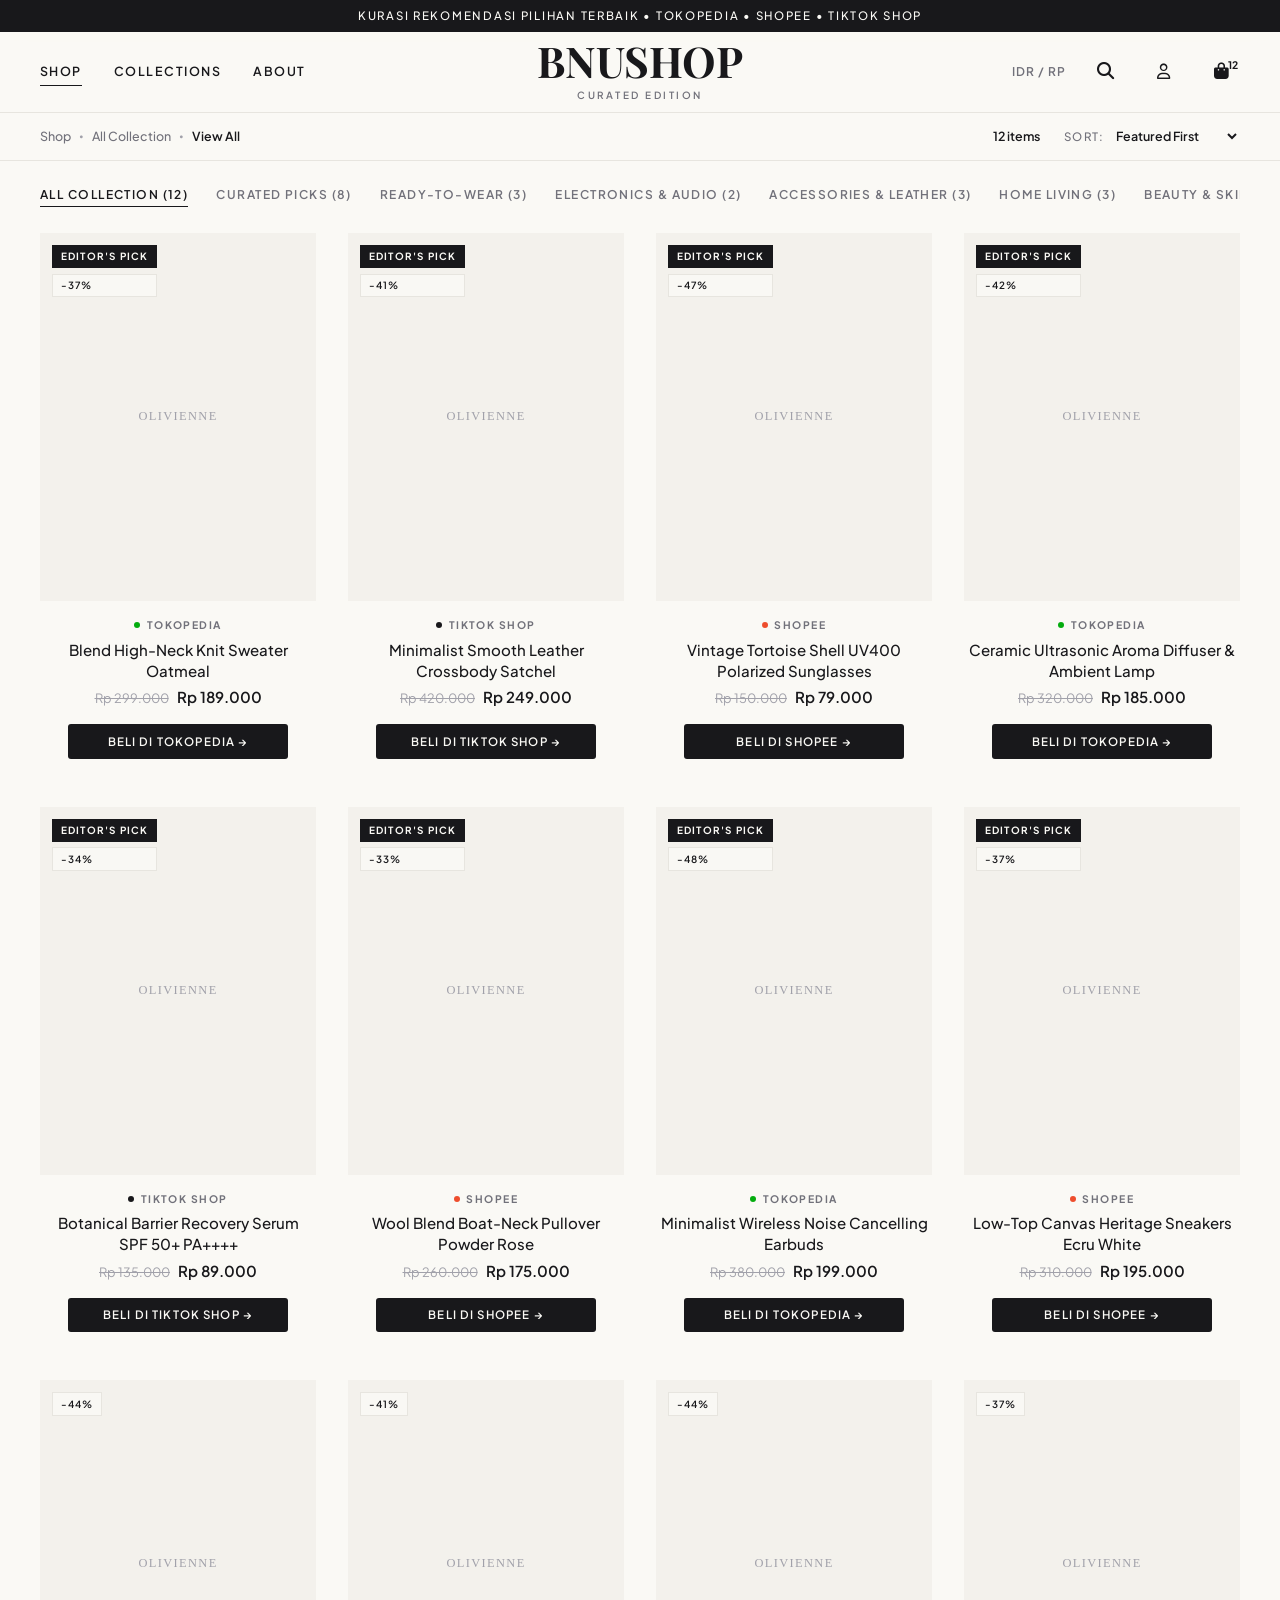
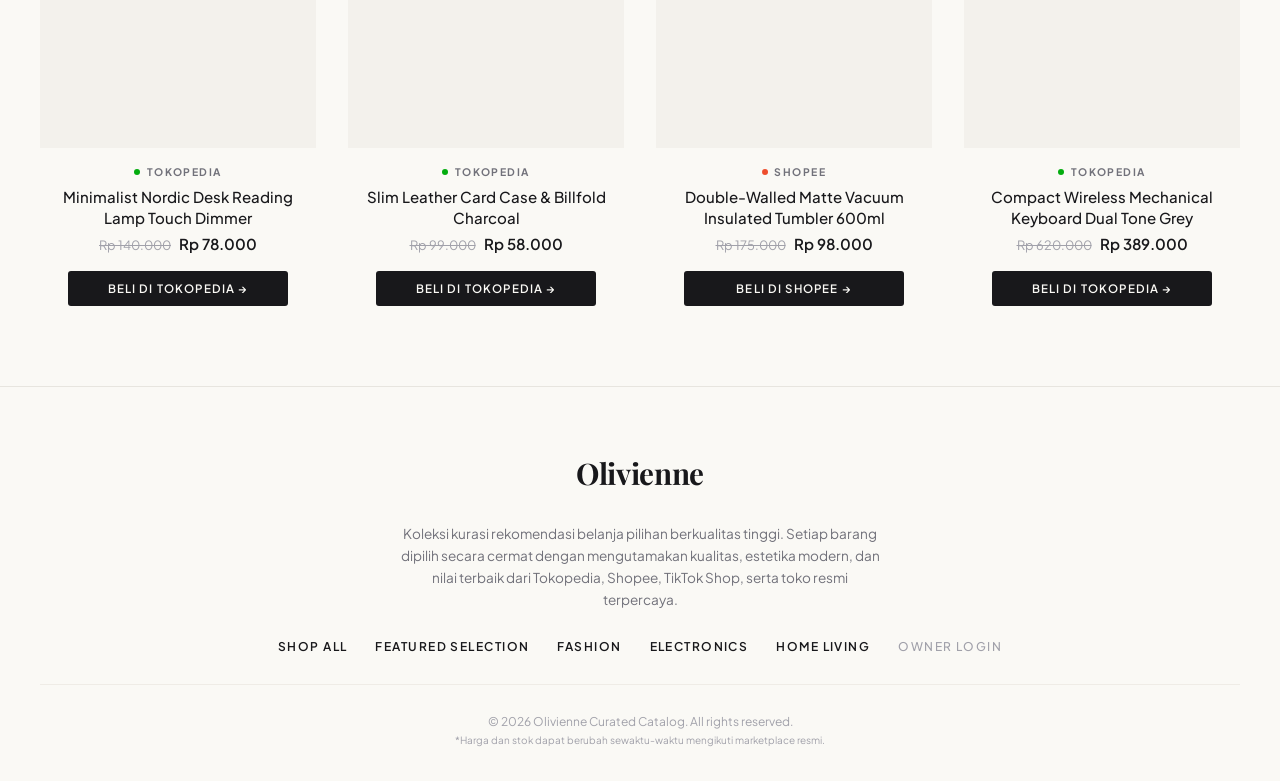
==== index.html @ c8de6388 "Initial commit: Olivienne Luxury Curated Online Catalog with Admin Portal" ====
<!DOCTYPE html>
<html lang="id">
<head>
  <meta charset="UTF-8">
  <meta name="viewport" content="width=device-width, initial-scale=1.0">
  <title>BNUSHOP | Katalog Kurasi Belanja Pilihan</title>
  
  <!-- SEO Meta Tags -->
  <meta name="description" content="Koleksi rekomendasi barang belanja pilihan teruji dengan estetika modern, simpel, dan elegan dari Tokopedia, Shopee, TikTok Shop, dan toko terpercaya.">
  <meta name="theme-color" content="#FAF9F5">
  
  <!-- Google Fonts: Playfair Display, Cormorant Garamond & Plus Jakarta Sans -->
  <link rel="preconnect" href="https://fonts.googleapis.com">
  <link rel="preconnect" href="https://fonts.gstatic.com" crossorigin>
  <link href="https://fonts.googleapis.com/css2?family=Cormorant+Garamond:ital,wght@0,500;0,600;0,700;1,600&family=Playfair+Display:ital,wght@0,600;0,700;0,800;1,600&family=Plus+Jakarta+Sans:wght@300;400;500;600;700&display=swap" rel="stylesheet">
  
  <!-- Font Awesome 6 Icons -->
  <link rel="stylesheet" href="https://cdnjs.cloudflare.com/ajax/libs/font-awesome/6.5.1/css/all.min.css" integrity="sha512-DTOQO9RWCH3ppGqcWaEA1BIZOC6xxalwEsw9c2QQeAIftl+Vegovlnee1c9QX4TctnWMn13TZye+giMm8e2LwA==" crossorigin="anonymous" referrerpolicy="no-referrer" />
  
  <!-- Main Quiet Luxury Stylesheet -->
  <link rel="stylesheet" href="css/style.css">
</head>
<body>

  <!-- Top Subtle Announcement Bar -->
  <aside class="announcement-bar">
    KURASI REKOMENDASI PILIHAN TERBAIK &bull; TOKOPEDIA &bull; SHOPEE &bull; TIKTOK SHOP
  </aside>

  <!-- ==========================================================================
       HEADER (EDITORIAL MINIMALIST STYLE LIKE OLIVIENNE)
       ========================================================================== -->
  <header class="site-header">
    <div class="container">
      <div class="header-content">
        
        <!-- Left Nav Links -->
        <nav class="header-nav-left">
          <a href="#" class="nav-link active" onclick="event.preventDefault(); app.setCategory('all');">SHOP</a>
          <a href="#" class="nav-link" onclick="event.preventDefault(); app.setCategory('featured');">COLLECTIONS</a>
          <a href="#aboutSection" class="nav-link">ABOUT</a>
        </nav>

        <!-- Center Luxury Serif Logo -->
        <a href="index.html" class="brand-logo" onclick="event.preventDefault(); app.resetFilters(); window.scrollTo({top: 0, behavior: 'smooth'});">
          <span class="brand-title">BNUSHOP</span>
          <span class="brand-subtitle">Curated Edition</span>
        </a>

        <!-- Right Minimalist Utility Icons -->
        <div class="header-actions">
          <span class="currency-badge">IDR / RP</span>
          
          <button type="button" class="btn-header-icon" id="searchToggleBtn" title="Cari produk" onclick="app.toggleSearchDrawer()">
            <i class="fas fa-search"></i>
          </button>

          <a href="admin.html" class="btn-header-icon" title="Login Pemilik" style="font-size: 0.95rem;">
            <i class="far fa-user"></i>
          </a>

          <div class="btn-header-icon" title="Total Koleksi Produk">
            <i class="fas fa-shopping-bag"></i>
            <span class="bag-count" id="headerBagCount">0</span>
          </div>
        </div>

      </div>
    </div>

    <!-- Expandable Search Drawer -->
    <div class="search-drawer" id="searchDrawer">
      <div class="container">
        <div class="search-drawer-inner">
          <i class="fas fa-search" style="color: var(--text-muted);"></i>
          <input 
            type="text" 
            id="searchInput" 
            class="search-drawer-input" 
            placeholder="Ketik pencarian barang pilihan..." 
            autocomplete="off"
          />
          <button type="button" class="search-drawer-close" onclick="app.toggleSearchDrawer(false)">
            <i class="fas fa-times"></i>
          </button>
        </div>
      </div>
    </div>
  </header>

  <!-- ==========================================================================
       SUB-BAR (BREADCRUMB & ITEM COUNTER LIKE THE SCREENSHOT)
       ========================================================================== -->
  <section class="sub-bar-section">
    <div class="container">
      <div class="sub-bar-wrapper">
        <!-- Breadcrumb on Left -->
        <div class="breadcrumbs">
          <a href="#" onclick="event.preventDefault(); app.resetFilters();">Shop</a>
          <span class="separator">&bull;</span>
          <span id="breadcrumbCategory">Curated Items</span>
          <span class="separator">&bull;</span>
          <span class="current" id="breadcrumbView">View All</span>
        </div>

        <!-- Counter & Filter on Right -->
        <div class="sub-bar-right">
          <span class="items-counter" id="itemsCountDisplay">0 items</span>
          <div style="display: flex; align-items: center; gap: 0.5rem;">
            <label for="sortSelect" style="font-size: 0.72rem; text-transform: uppercase; letter-spacing: 0.1em; color: var(--text-muted);">Sort:</label>
            <select id="sortSelect" style="font-size: 0.78rem; font-weight: 600; color: var(--text-main); cursor: pointer;">
              <option value="recommended">Featured First</option>
              <option value="price-low">Price: Low to High</option>
              <option value="price-high">Price: High to Low</option>
              <option value="rating">Top Rated</option>
            </select>
          </div>
        </div>
      </div>
    </div>
  </section>

  <!-- ==========================================================================
       CATEGORY NAVIGATION LIST (MINIMALIST HORIZONTAL SCROLL)
       ========================================================================== -->
  <nav class="category-nav-section" id="categoryNavSection">
    <div class="container">
      <div class="category-nav-list" id="categoryScroll">
        <!-- Di-render dinamis oleh app.js -->
      </div>
    </div>
  </nav>

  <!-- ==========================================================================
       MAIN PRODUCT GRID
       ========================================================================== -->
  <main class="products-section">
    <div class="container">
      <div class="products-grid" id="productsGrid">
        <!-- Kartu produk di-render oleh app.js -->
      </div>
    </div>
  </main>

  <!-- ==========================================================================
       PRODUCT DETAIL MODAL
       ========================================================================== -->
  <div class="modal-overlay" id="detailModal">
    <div class="modal-container">
      <button type="button" class="modal-close-btn" onclick="app.closeDetailModal()" title="Close">
        <i class="fas fa-times"></i>
      </button>
      <div class="modal-content-scroll" id="detailModalContent">
        <!-- Konten detail diisi dinamis oleh app.js -->
      </div>
    </div>
  </div>

  <!-- ==========================================================================
       TOAST NOTIFICATION
       ========================================================================== -->
  <div class="toast" id="toastNotification">
    <i class="fas fa-check" style="font-size: 0.8rem;"></i>
    <span id="toastMessage">Tautan berhasil disalin</span>
  </div>

  <!-- ==========================================================================
       FOOTER
       ========================================================================== -->
  <footer class="site-footer" id="aboutSection">
    <div class="container">
      <div class="footer-content">
        <div class="footer-logo">Olivienne</div>
        <p class="footer-desc">
          Koleksi kurasi rekomendasi belanja pilihan berkualitas tinggi. Setiap barang dipilih secara cermat dengan mengutamakan kualitas, estetika modern, dan nilai terbaik dari Tokopedia, Shopee, TikTok Shop, serta toko resmi terpercaya.
        </p>
        <div class="footer-links">
          <a href="#" onclick="event.preventDefault(); app.setCategory('all'); window.scrollTo({top: 0, behavior: 'smooth'});">Shop All</a>
          <a href="#" onclick="event.preventDefault(); app.setCategory('featured'); window.scrollTo({top: 0, behavior: 'smooth'});">Featured Selection</a>
          <a href="#" onclick="event.preventDefault(); app.setCategory('fashion'); window.scrollTo({top: 0, behavior: 'smooth'});">Fashion</a>
          <a href="#" onclick="event.preventDefault(); app.setCategory('elektronik'); window.scrollTo({top: 0, behavior: 'smooth'});">Electronics</a>
          <a href="#" onclick="event.preventDefault(); app.setCategory('rumah-tangga'); window.scrollTo({top: 0, behavior: 'smooth'});">Home Living</a>
          <a href="admin.html" style="color: var(--text-light); font-weight: 500;">Owner Login</a>
        </div>
        <div class="footer-copy">
          &copy; 2026 Olivienne Curated Catalog. All rights reserved. 
          <br><small style="color: #A1A1AA;">*Harga dan stok dapat berubah sewaktu-waktu mengikuti marketplace resmi.</small>
        </div>
      </div>
    </div>
  </footer>

  <!-- ==========================================================================
       MOBILE BOTTOM NAVIGATION BAR
       ========================================================================== -->
  <nav class="mobile-nav-bar">
    <button type="button" class="nav-item active" onclick="app.resetFilters(); window.scrollTo({top: 0, behavior: 'smooth'});">
      <i class="fas fa-home"></i>
      <span>SHOP</span>
    </button>
    <button type="button" class="nav-item" onclick="app.setCategory('featured'); window.scrollTo({top: 0, behavior: 'smooth'});">
      <i class="fas fa-star"></i>
      <span>CURATED</span>
    </button>
    <button type="button" class="nav-item" onclick="document.getElementById('categoryNavSection').scrollIntoView({behavior: 'smooth'});">
      <i class="fas fa-th-large"></i>
      <span>CATEGORY</span>
    </button>
    <button type="button" class="nav-item" onclick="app.toggleSearchDrawer(true);">
      <i class="fas fa-search"></i>
      <span>SEARCH</span>
    </button>
  </nav>

  <!-- ==========================================================================
       SCRIPTS
       ========================================================================== -->
  <script src="js/data.js"></script>
  <script src="js/app.js"></script>
</body>
</html>
---- css/style.css ----
/* ==========================================================================
   QUIET LUXURY & MINIMALIST CATALOG THEME (OLIVIENNE / EDITORIAL AESTHETIC)
   Clean, Modern, Simple, Expensive & High-Fashion Look
   ========================================================================== */

:root {
  /* Warm Luxury Ivory / Paper Palette */
  --bg-main: #FAF9F5;
  --bg-surface: #FFFFFF;
  --bg-frame: #F3F1EC;
  --bg-subtle: #F6F4EE;
  
  /* Text Colors */
  --text-main: #18181B;        /* Deep rich charcoal black */
  --text-muted: #71717A;       /* Refined medium grey */
  --text-light: #A1A1AA;       /* Soft muted grey */
  
  /* Borders */
  --border-color: #E7E5DF;
  --border-subtle: #EFECE6;
  
  /* Brand Accent */
  --accent-black: #18181B;
  --accent-black-hover: #27272A;
  
  /* Typography */
  --font-serif: 'Playfair Display', 'Cormorant Garamond', Didot, 'Bodoni MT', Georgia, serif;
  --font-sans: 'Plus Jakarta Sans', system-ui, -apple-system, BlinkMacSystemFont, 'Segoe UI', Roboto, sans-serif;
  
  /* Shadows - Minimal & Soft */
  --shadow-subtle: 0 4px 20px rgba(0, 0, 0, 0.03);
  --shadow-hover: 0 12px 30px rgba(0, 0, 0, 0.06);
  --shadow-modal: 0 25px 60px rgba(0, 0, 0, 0.15);
  
  /* Radii - Subtle & Sophisticated */
  --radius-xs: 3px;
  --radius-sm: 4px;
  --radius-md: 8px;
  --radius-lg: 12px;
  --radius-full: 9999px;
  
  --transition: all 0.28s cubic-bezier(0.16, 1, 0.3, 1);
  --container-max: 1320px;
}

/* Base & Reset */
* {
  margin: 0;
  padding: 0;
  box-sizing: border-box;
  -webkit-tap-highlight-color: transparent;
}

html {
  scroll-behavior: smooth;
  font-size: 16px;
}

body {
  font-family: var(--font-sans);
  background-color: var(--bg-main);
  color: var(--text-main);
  line-height: 1.5;
  min-height: 100vh;
  display: flex;
  flex-direction: column;
  overflow-x: hidden;
  padding-bottom: 70px;
}

@media (min-width: 768px) {
  body {
    padding-bottom: 0;
  }
}

a {
  color: inherit;
  text-decoration: none;
  transition: var(--transition);
}

button, input, select, textarea {
  font-family: inherit;
  font-size: inherit;
  outline: none;
  border: none;
  background: transparent;
}

img {
  max-width: 100%;
  height: auto;
  display: block;
}

.container {
  width: 100%;
  max-width: var(--container-max);
  margin: 0 auto;
  padding: 0 1.5rem;
}

@media (min-width: 1024px) {
  .container {
    padding: 0 2.5rem;
  }
}

/* ==========================================================================
   TOP ANNOUNCEMENT BAR (SUBTLE & LUXE)
   ========================================================================== */
.announcement-bar {
  background: #18181B;
  color: #FAF9F5;
  font-size: 0.72rem;
  font-weight: 500;
  letter-spacing: 0.15em;
  text-transform: uppercase;
  text-align: center;
  padding: 0.45rem 1rem;
}

/* ==========================================================================
   LUXURY EDITORIAL HEADER (LIKE OLIVIENNE)
   ========================================================================== */
.site-header {
  position: sticky;
  top: 0;
  z-index: 50;
  background: rgba(250, 249, 245, 0.94);
  backdrop-filter: blur(12px);
  -webkit-backdrop-filter: blur(12px);
  border-bottom: 1px solid var(--border-color);
  transition: var(--transition);
}

.header-content {
  display: grid;
  grid-template-columns: 1fr auto 1fr;
  align-items: center;
  height: 80px;
  gap: 1rem;
}

/* Left Navigation */
.header-nav-left {
  display: flex;
  align-items: center;
  gap: 2rem;
}

.nav-link {
  font-size: 0.78rem;
  font-weight: 600;
  letter-spacing: 0.12em;
  text-transform: uppercase;
  color: var(--text-main);
  position: relative;
  padding: 0.3rem 0;
}

.nav-link::after {
  content: '';
  position: absolute;
  bottom: 0;
  left: 0;
  width: 0;
  height: 1px;
  background: var(--text-main);
  transition: width 0.25s ease;
}

.nav-link:hover::after, .nav-link.active::after {
  width: 100%;
}

@media (max-width: 860px) {
  .header-nav-left {
    display: none;
  }
}

/* Center Brand Logo */
.brand-logo {
  display: flex;
  flex-direction: column;
  align-items: center;
  justify-content: center;
  text-decoration: none;
  text-align: center;
  margin: 0 auto;
}

.brand-title {
  font-family: var(--font-serif);
  font-size: 2.25rem;
  font-weight: 700;
  color: var(--text-main);
  letter-spacing: -0.01em;
  line-height: 1;
}

@media (min-width: 768px) {
  .brand-title {
    font-size: 2.65rem;
  }
}

.brand-subtitle {
  font-size: 0.62rem;
  letter-spacing: 0.25em;
  text-transform: uppercase;
  color: var(--text-muted);
  margin-top: 0.35rem;
  font-weight: 600;
}

/* Right Actions */
.header-actions {
  display: flex;
  align-items: center;
  justify-content: flex-end;
  gap: 1.25rem;
}

.currency-badge {
  font-size: 0.75rem;
  font-weight: 600;
  letter-spacing: 0.08em;
  color: var(--text-muted);
  display: none;
}

@media (min-width: 640px) {
  .currency-badge {
    display: block;
  }
}

.btn-header-icon {
  width: 38px;
  height: 38px;
  display: inline-flex;
  align-items: center;
  justify-content: center;
  color: var(--text-main);
  font-size: 1.05rem;
  cursor: pointer;
  border-radius: var(--radius-full);
  transition: var(--transition);
  position: relative;
}

.btn-header-icon:hover {
  background: rgba(0, 0, 0, 0.04);
}

.bag-count {
  position: absolute;
  top: 4px;
  right: 2px;
  font-size: 0.65rem;
  font-weight: 700;
  color: var(--text-main);
}

/* Expandable Minimalist Search Bar */
.search-drawer {
  background: var(--bg-main);
  border-bottom: 1px solid var(--border-color);
  padding: 1rem 0;
  display: none;
  animation: fadeIn 0.2s ease;
}

.search-drawer.active {
  display: block;
}

@keyframes fadeIn {
  from { opacity: 0; transform: translateY(-8px); }
  to { opacity: 1; transform: translateY(0); }
}

.search-drawer-inner {
  display: flex;
  align-items: center;
  gap: 1rem;
  max-width: 700px;
  margin: 0 auto;
  position: relative;
}

.search-drawer-input {
  width: 100%;
  padding: 0.75rem 2.8rem 0.75rem 1rem;
  font-size: 1rem;
  font-family: var(--font-serif);
  color: var(--text-main);
  border-bottom: 1.5px solid var(--text-main);
  background: transparent;
}

.search-drawer-input::placeholder {
  color: var(--text-light);
  font-style: italic;
}

.search-drawer-close {
  position: absolute;
  right: 8px;
  color: var(--text-muted);
  cursor: pointer;
  font-size: 1.1rem;
}

.search-drawer-close:hover {
  color: var(--text-main);
}

/* ==========================================================================
   SUB-BAR: BREADCRUMBS, COUNTER & FILTER TOGGLE (EXACTLY LIKE IMAGE)
   ========================================================================== */
.sub-bar-section {
  border-bottom: 1px solid var(--border-color);
  padding: 0.9rem 0;
  background: var(--bg-main);
}

.sub-bar-wrapper {
  display: flex;
  align-items: center;
  justify-content: space-between;
  gap: 1rem;
}

.breadcrumbs {
  display: flex;
  align-items: center;
  gap: 0.5rem;
  font-size: 0.78rem;
  color: var(--text-muted);
  font-weight: 500;
}

.breadcrumbs a {
  color: var(--text-muted);
}

.breadcrumbs a:hover {
  color: var(--text-main);
}

.breadcrumbs .separator {
  font-size: 0.5rem;
  color: var(--text-light);
}

.breadcrumbs .current {
  color: var(--text-main);
  font-weight: 600;
}

.sub-bar-right {
  display: flex;
  align-items: center;
  gap: 1.5rem;
  font-size: 0.78rem;
  font-weight: 500;
  color: var(--text-muted);
}

.items-counter {
  color: var(--text-main);
  font-weight: 600;
}

.filter-toggle-btn {
  display: inline-flex;
  align-items: center;
  gap: 0.4rem;
  cursor: pointer;
  color: var(--text-main);
  font-weight: 600;
  font-size: 0.78rem;
  letter-spacing: 0.05em;
  text-transform: uppercase;
}

.filter-toggle-btn:hover {
  color: var(--text-muted);
}

/* ==========================================================================
   CATEGORY BAR (MINIMALIST EDITORIAL LOOK)
   ========================================================================== */
.category-nav-section {
  padding: 1.25rem 0 1.5rem;
}

.category-nav-list {
  display: flex;
  align-items: center;
  gap: 1.75rem;
  overflow-x: auto;
  scrollbar-width: none;
  -ms-overflow-style: none;
  padding-bottom: 2px;
}

.category-nav-list::-webkit-scrollbar {
  display: none;
}

.cat-btn {
  font-size: 0.75rem;
  font-weight: 600;
  letter-spacing: 0.12em;
  text-transform: uppercase;
  color: var(--text-muted);
  white-space: nowrap;
  cursor: pointer;
  padding: 0.35rem 0;
  position: relative;
  transition: var(--transition);
  background: none;
  border: none;
}

.cat-btn:hover {
  color: var(--text-main);
}

.cat-btn.active {
  color: var(--text-main);
}

.cat-btn.active::after {
  content: '';
  position: absolute;
  bottom: 0;
  left: 0;
  width: 100%;
  height: 1.5px;
  background: var(--text-main);
}

/* ==========================================================================
   PRODUCT GRID & CARDS (LUXURY LOOK LIKE OLIVIENNE)
   ========================================================================== */
.products-section {
  padding-bottom: 5rem;
}

.products-grid {
  display: grid;
  grid-template-columns: repeat(2, 1fr);
  gap: 1.75rem 1.25rem;
}

@media (min-width: 768px) {
  .products-grid {
    grid-template-columns: repeat(3, 1fr);
    gap: 2.5rem 1.75rem;
  }
}

@media (min-width: 1024px) {
  .products-grid {
    grid-template-columns: repeat(4, 1fr);
    gap: 3rem 2rem;
  }
}

/* Single Product Card */
.product-card {
  display: flex;
  flex-direction: column;
  position: relative;
  cursor: pointer;
  transition: var(--transition);
}

/* Card Image Box: Portrait Ratio with Neutral Clean Frame */
.card-img-wrapper {
  position: relative;
  width: 100%;
  aspect-ratio: 3 / 4;
  background-color: var(--bg-frame);
  overflow: hidden;
  margin-bottom: 1rem;
}

.card-img {
  width: 100%;
  height: 100%;
  object-fit: cover;
  transition: transform 0.6s cubic-bezier(0.16, 1, 0.3, 1);
}

.product-card:hover .card-img {
  transform: scale(1.04);
}

/* Discreet Luxury Badges */
.card-badges {
  position: absolute;
  top: 12px;
  left: 12px;
  display: flex;
  flex-direction: column;
  gap: 0.35rem;
  z-index: 2;
  pointer-events: none;
}

.badge-featured {
  background: #18181B;
  color: #FAF9F5;
  font-size: 0.62rem;
  font-weight: 700;
  letter-spacing: 0.12em;
  text-transform: uppercase;
  padding: 0.25rem 0.55rem;
}

.badge-tag {
  background: rgba(250, 249, 245, 0.9);
  color: var(--text-main);
  border: 1px solid var(--border-color);
  font-size: 0.62rem;
  font-weight: 600;
  letter-spacing: 0.1em;
  text-transform: uppercase;
  padding: 0.2rem 0.5rem;
}

/* Marketplace Micro-Indicator */
.platform-micro-tag {
  font-size: 0.65rem;
  font-weight: 700;
  letter-spacing: 0.14em;
  text-transform: uppercase;
  color: var(--text-muted);
  display: flex;
  align-items: center;
  justify-content: center;
  gap: 0.4rem;
  margin-bottom: 0.35rem;
}

.platform-dot {
  width: 6px;
  height: 6px;
  border-radius: 50%;
  display: inline-block;
}

.dot-tokopedia { background: #03AC0E; }
.dot-shopee { background: #EE4D2D; }
.dot-tiktok { background: #18181B; }
.dot-lazada { background: #0F146D; }
.dot-blibli { background: #0095DA; }
.dot-other { background: #6366F1; }

/* Product Details (Centered, Editorial Minimalist Typography) */
.card-body {
  display: flex;
  flex-direction: column;
  align-items: center;
  text-align: center;
  padding: 0 0.25rem;
}

.card-title {
  font-size: 0.94rem;
  font-weight: 500;
  color: var(--text-main);
  line-height: 1.4;
  margin-bottom: 0.35rem;
  display: -webkit-box;
  -webkit-line-clamp: 2;
  -webkit-box-orient: vertical;
  overflow: hidden;
  transition: color 0.2s ease;
}

.product-card:hover .card-title {
  color: var(--text-muted);
}

.card-price-box {
  display: flex;
  align-items: baseline;
  justify-content: center;
  gap: 0.5rem;
  margin-bottom: 0.75rem;
}

.price-current {
  font-size: 0.94rem;
  font-weight: 600;
  color: var(--text-main);
}

.price-original {
  font-size: 0.8rem;
  color: var(--text-light);
  text-decoration: line-through;
}

/* Minimalist Buy & Action Buttons */
.card-actions {
  display: flex;
  align-items: center;
  justify-content: center;
  gap: 0.5rem;
  width: 100%;
  margin-top: 0.2rem;
}

.btn-luxury-buy {
  display: inline-flex;
  align-items: center;
  justify-content: center;
  gap: 0.45rem;
  padding: 0.55rem 1.15rem;
  background: #18181B;
  color: #FAF9F5;
  font-size: 0.72rem;
  font-weight: 600;
  letter-spacing: 0.1em;
  text-transform: uppercase;
  border-radius: var(--radius-xs);
  transition: var(--transition);
  text-decoration: none;
  width: 100%;
  max-width: 220px;
}

.btn-luxury-buy:hover {
  background: #3F3F46;
  color: #FAF9F5;
}

.btn-luxury-quickview {
  display: none;
}

/* ==========================================================================
   PRODUCT DETAIL MODAL (HIGH-END EDITORIAL MAGAZINE LAYOUT)
   ========================================================================== */
.modal-overlay {
  position: fixed;
  inset: 0;
  background: rgba(24, 24, 27, 0.65);
  backdrop-filter: blur(8px);
  -webkit-backdrop-filter: blur(8px);
  z-index: 100;
  display: flex;
  align-items: center;
  justify-content: center;
  padding: 1.5rem;
  opacity: 0;
  visibility: hidden;
  transition: var(--transition);
}

.modal-overlay.active {
  opacity: 1;
  visibility: visible;
}

.modal-container {
  background: var(--bg-main);
  width: 100%;
  max-width: 860px;
  max-height: 90vh;
  box-shadow: var(--shadow-modal);
  position: relative;
  display: flex;
  flex-direction: column;
  overflow: hidden;
  border: 1px solid var(--border-color);
  transform: translateY(15px);
  transition: var(--transition);
}

.modal-overlay.active .modal-container {
  transform: translateY(0);
}

.modal-close-btn {
  position: absolute;
  top: 16px;
  right: 16px;
  width: 36px;
  height: 36px;
  background: var(--bg-main);
  border: 1px solid var(--border-color);
  border-radius: 50%;
  color: var(--text-main);
  display: flex;
  align-items: center;
  justify-content: center;
  cursor: pointer;
  z-index: 10;
  transition: var(--transition);
}

.modal-close-btn:hover {
  background: #18181B;
  color: #FAF9F5;
}

.modal-content-scroll {
  overflow-y: auto;
  padding: 2rem;
}

@media (min-width: 768px) {
  .modal-product-layout {
    display: grid;
    grid-template-columns: 360px 1fr;
    gap: 2.5rem;
    align-items: start;
  }
}

.modal-img-wrapper {
  width: 100%;
  aspect-ratio: 3 / 4;
  background-color: var(--bg-frame);
  overflow: hidden;
}

.modal-img {
  width: 100%;
  height: 100%;
  object-fit: cover;
}

.modal-info-col {
  display: flex;
  flex-direction: column;
}

.modal-category-meta {
  font-size: 0.72rem;
  letter-spacing: 0.15em;
  text-transform: uppercase;
  color: var(--text-muted);
  font-weight: 600;
  margin-bottom: 0.5rem;
}

.modal-title {
  font-family: var(--font-serif);
  font-size: 1.75rem;
  font-weight: 700;
  line-height: 1.25;
  color: var(--text-main);
  margin-bottom: 0.75rem;
}

.modal-price-box {
  display: flex;
  align-items: baseline;
  gap: 0.85rem;
  margin-bottom: 1.5rem;
  padding-bottom: 1.25rem;
  border-bottom: 1px solid var(--border-color);
}

.modal-price-current {
  font-size: 1.45rem;
  font-weight: 600;
  color: var(--text-main);
}

.modal-price-original {
  font-size: 1rem;
  text-decoration: line-through;
  color: var(--text-light);
}

.modal-section-title {
  font-size: 0.75rem;
  font-weight: 700;
  letter-spacing: 0.12em;
  text-transform: uppercase;
  color: var(--text-muted);
  margin-bottom: 0.5rem;
}

.modal-desc-box {
  font-size: 0.92rem;
  color: var(--text-muted);
  line-height: 1.7;
  margin-bottom: 1.5rem;
}

.modal-recommendation-box {
  background: var(--bg-frame);
  border-left: 2px solid var(--text-main);
  padding: 1rem 1.25rem;
  margin-bottom: 1.75rem;
}

.modal-recommendation-box strong {
  display: block;
  font-size: 0.75rem;
  letter-spacing: 0.1em;
  text-transform: uppercase;
  color: var(--text-main);
  margin-bottom: 0.35rem;
}

.modal-recommendation-box p {
  font-size: 0.88rem;
  color: var(--text-muted);
  line-height: 1.6;
}

.modal-actions {
  display: flex;
  flex-direction: column;
  gap: 0.75rem;
  margin-top: auto;
}

@media (min-width: 480px) {
  .modal-actions {
    flex-direction: row;
  }
}

.modal-btn-buy {
  flex: 1;
  background: #18181B;
  color: #FAF9F5;
  padding: 0.9rem 1.5rem;
  font-size: 0.78rem;
  font-weight: 700;
  letter-spacing: 0.12em;
  text-transform: uppercase;
  display: flex;
  align-items: center;
  justify-content: center;
  gap: 0.5rem;
  transition: var(--transition);
  text-decoration: none;
}

.modal-btn-buy:hover {
  background: #3F3F46;
  color: #FAF9F5;
}

.modal-btn-secondary {
  background: transparent;
  color: var(--text-main);
  border: 1px solid var(--text-main);
  padding: 0.9rem 1.25rem;
  font-size: 0.78rem;
  font-weight: 700;
  letter-spacing: 0.12em;
  text-transform: uppercase;
  display: flex;
  align-items: center;
  justify-content: center;
  gap: 0.4rem;
  transition: var(--transition);
  text-decoration: none;
}

.modal-btn-secondary:hover {
  background: var(--text-main);
  color: #FAF9F5;
}

.modal-btn-copy {
  background: transparent;
  color: var(--text-muted);
  border: 1px solid var(--border-color);
  padding: 0.9rem 1.15rem;
  font-size: 0.78rem;
  font-weight: 600;
  letter-spacing: 0.08em;
  text-transform: uppercase;
  display: flex;
  align-items: center;
  justify-content: center;
  gap: 0.4rem;
  cursor: pointer;
  transition: var(--transition);
}

.modal-btn-copy:hover {
  border-color: var(--text-main);
  color: var(--text-main);
}

/* ==========================================================================
   EMPTY STATE (TIDAK DITEMUKAN)
   ========================================================================== */
.empty-state {
  text-align: center;
  padding: 5rem 1.5rem;
}

.empty-state-title {
  font-family: var(--font-serif);
  font-size: 1.5rem;
  font-weight: 600;
  margin-bottom: 0.5rem;
  color: var(--text-main);
}

.empty-state-desc {
  font-size: 0.88rem;
  color: var(--text-muted);
  max-width: 400px;
  margin: 0 auto 1.5rem;
}

.btn-reset-filter {
  background: #18181B;
  color: #FAF9F5;
  padding: 0.65rem 1.5rem;
  font-size: 0.75rem;
  font-weight: 600;
  letter-spacing: 0.1em;
  text-transform: uppercase;
  cursor: pointer;
  transition: var(--transition);
}

.btn-reset-filter:hover {
  background: #3F3F46;
}

/* ==========================================================================
   TOAST NOTIFICATION
   ========================================================================== */
.toast {
  position: fixed;
  bottom: 85px;
  left: 50%;
  transform: translateX(-50%) translateY(20px);
  background: #18181B;
  color: #FAF9F5;
  padding: 0.75rem 1.5rem;
  font-size: 0.82rem;
  font-weight: 500;
  letter-spacing: 0.04em;
  display: flex;
  align-items: center;
  gap: 0.6rem;
  opacity: 0;
  visibility: hidden;
  transition: var(--transition);
  z-index: 200;
  box-shadow: 0 10px 30px rgba(0, 0, 0, 0.2);
}

@media (min-width: 768px) {
  .toast {
    bottom: 30px;
  }
}

.toast.show {
  opacity: 1;
  visibility: visible;
  transform: translateX(-50%) translateY(0);
}

/* ==========================================================================
   MINIMALIST EDITORIAL FOOTER
   ========================================================================== */
.site-footer {
  background: var(--bg-main);
  border-top: 1px solid var(--border-color);
  padding: 4rem 0 2rem;
  margin-top: auto;
}

.footer-content {
  display: flex;
  flex-direction: column;
  align-items: center;
  text-align: center;
  gap: 1.75rem;
}

.footer-logo {
  font-family: var(--font-serif);
  font-size: 1.85rem;
  font-weight: 700;
  letter-spacing: -0.01em;
  color: var(--text-main);
}

.footer-desc {
  font-size: 0.85rem;
  color: var(--text-muted);
  max-width: 480px;
  line-height: 1.6;
}

.footer-links {
  display: flex;
  flex-wrap: wrap;
  justify-content: center;
  gap: 1.75rem;
  font-size: 0.75rem;
  font-weight: 600;
  letter-spacing: 0.12em;
  text-transform: uppercase;
  color: var(--text-main);
}

.footer-links a:hover {
  color: var(--text-muted);
}

.footer-copy {
  font-size: 0.75rem;
  color: var(--text-light);
  border-top: 1px solid var(--border-subtle);
  padding-top: 1.75rem;
  width: 100%;
}

/* ==========================================================================
   MOBILE BOTTOM NAVIGATION (CLEAN & SUBTLE)
   ========================================================================== */
.mobile-nav-bar {
  position: fixed;
  bottom: 0;
  left: 0;
  right: 0;
  height: 60px;
  background: rgba(250, 249, 245, 0.96);
  backdrop-filter: blur(12px);
  -webkit-backdrop-filter: blur(12px);
  border-top: 1px solid var(--border-color);
  display: flex;
  align-items: center;
  justify-content: space-around;
  z-index: 45;
}

@media (min-width: 768px) {
  .mobile-nav-bar {
    display: none;
  }
}

.nav-item {
  display: flex;
  flex-direction: column;
  align-items: center;
  justify-content: center;
  gap: 0.2rem;
  color: var(--text-muted);
  font-size: 0.65rem;
  font-weight: 600;
  letter-spacing: 0.05em;
  cursor: pointer;
  background: none;
  padding: 0.35rem 0.75rem;
  transition: var(--transition);
}

.nav-item i {
  font-size: 1.05rem;
}

.nav-item.active {
  color: var(--text-main);
}
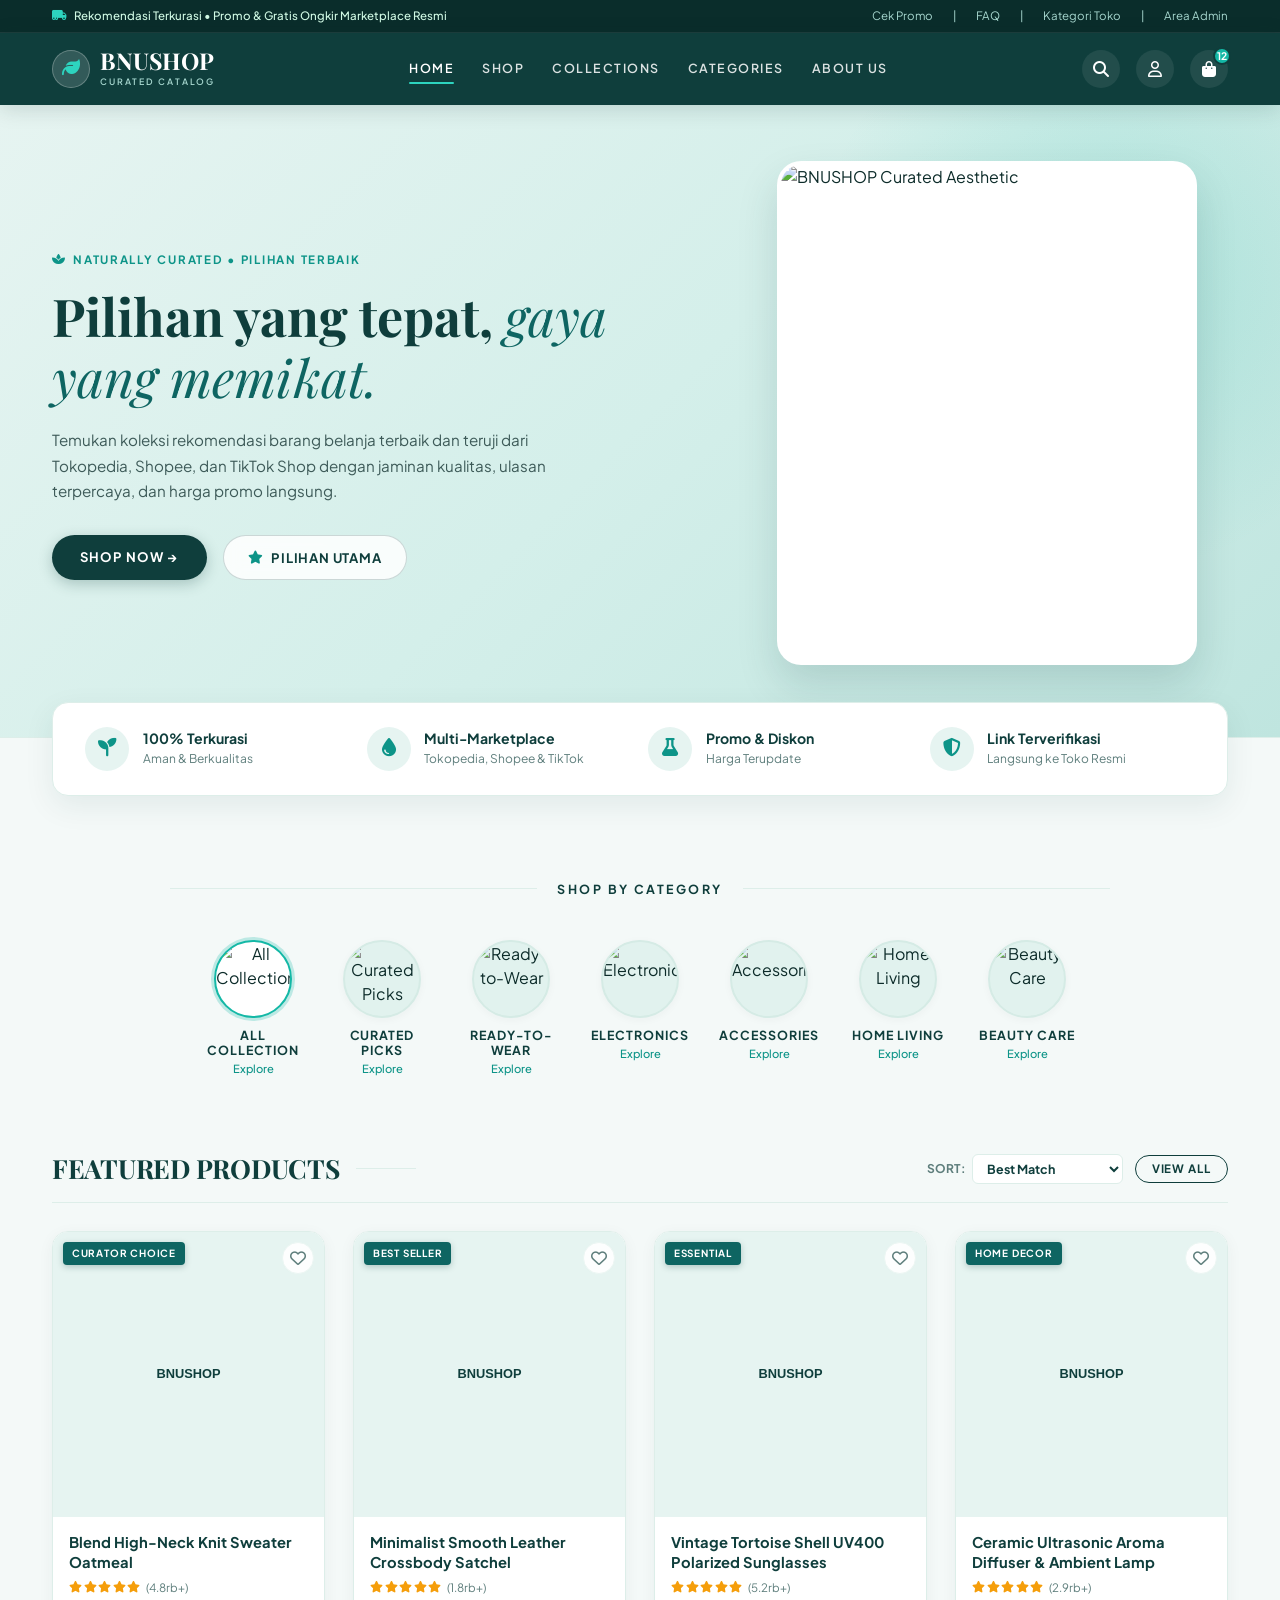
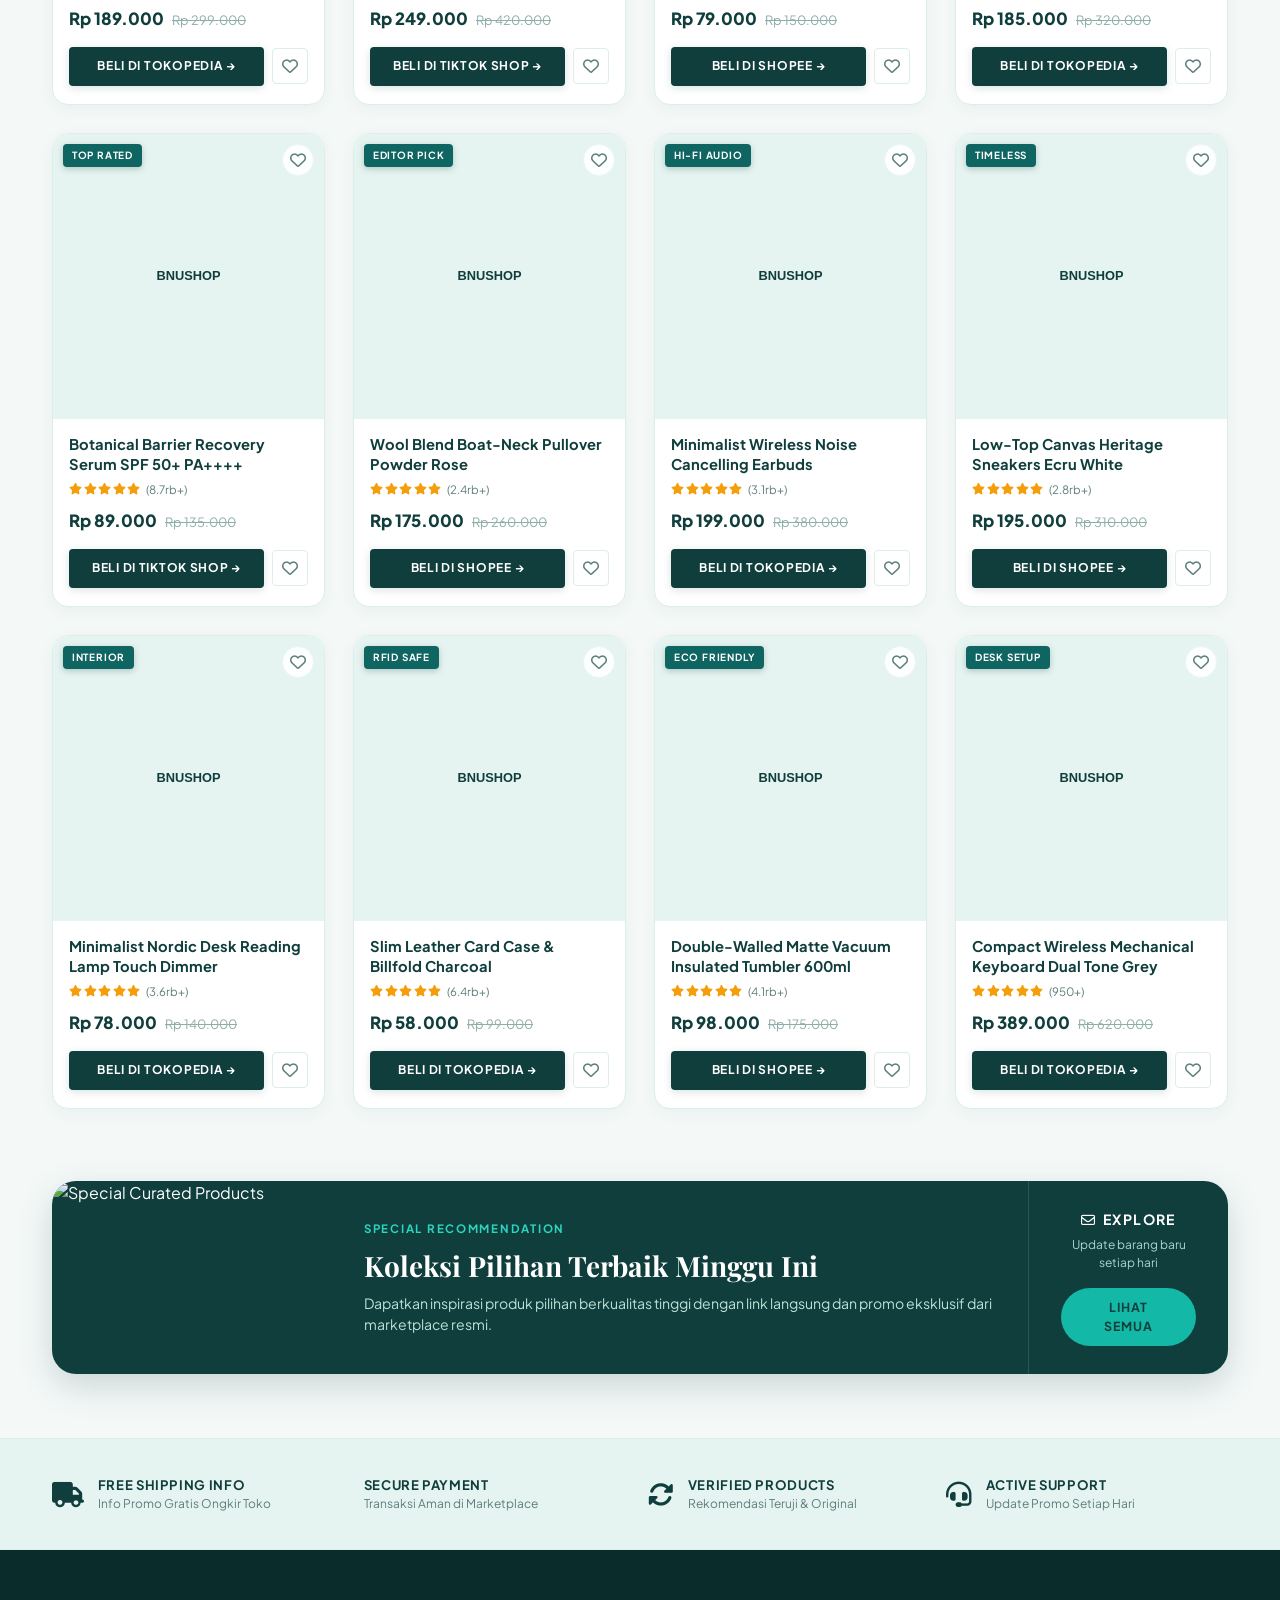
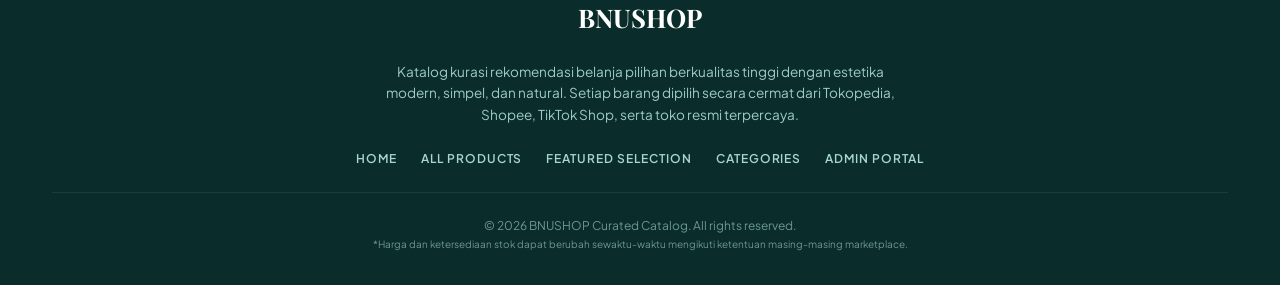
==== commit 1019952e: "feat: Redesign UI to modern Glowerive botanical luxury theme (deep forest teal and fresh mint)" ====
--- a/index.html
+++ b/index.html
@@ -3,81 +3,100 @@
 <head>
   <meta charset="UTF-8">
   <meta name="viewport" content="width=device-width, initial-scale=1.0">
-  <title>BNUSHOP | Katalog Kurasi Belanja Pilihan</title>
+  <title>BNUSHOP | Curated Shopping & Lifestyle Catalog</title>
   
   <!-- SEO Meta Tags -->
-  <meta name="description" content="Koleksi rekomendasi barang belanja pilihan teruji dengan estetika modern, simpel, dan elegan dari Tokopedia, Shopee, TikTok Shop, dan toko terpercaya.">
-  <meta name="theme-color" content="#FAF9F5">
+  <meta name="description" content="Temukan kurasi rekomendasi barang belanja terbaik dan teruji dari Tokopedia, Shopee, dan TikTok Shop dengan desain modern, simpel, dan elegan.">
+  <meta name="theme-color" content="#0F3E3C">
   
-  <!-- Google Fonts: Playfair Display, Cormorant Garamond & Plus Jakarta Sans -->
+  <!-- Google Fonts: Playfair Display & Plus Jakarta Sans -->
   <link rel="preconnect" href="https://fonts.googleapis.com">
   <link rel="preconnect" href="https://fonts.gstatic.com" crossorigin>
-  <link href="https://fonts.googleapis.com/css2?family=Cormorant+Garamond:ital,wght@0,500;0,600;0,700;1,600&family=Playfair+Display:ital,wght@0,600;0,700;0,800;1,600&family=Plus+Jakarta+Sans:wght@300;400;500;600;700&display=swap" rel="stylesheet">
+  <link href="https://fonts.googleapis.com/css2?family=Playfair+Display:ital,wght@0,600;0,700;0,800;1,600;1,700&family=Plus+Jakarta+Sans:wght@400;500;600;700;800&display=swap" rel="stylesheet">
   
   <!-- Font Awesome 6 Icons -->
   <link rel="stylesheet" href="https://cdnjs.cloudflare.com/ajax/libs/font-awesome/6.5.1/css/all.min.css" integrity="sha512-DTOQO9RWCH3ppGqcWaEA1BIZOC6xxalwEsw9c2QQeAIftl+Vegovlnee1c9QX4TctnWMn13TZye+giMm8e2LwA==" crossorigin="anonymous" referrerpolicy="no-referrer" />
   
-  <!-- Main Quiet Luxury Stylesheet -->
+  <!-- Main Stylesheet -->
   <link rel="stylesheet" href="css/style.css">
 </head>
 <body>
 
-  <!-- Top Subtle Announcement Bar -->
-  <aside class="announcement-bar">
-    KURASI REKOMENDASI PILIHAN TERBAIK &bull; TOKOPEDIA &bull; SHOPEE &bull; TIKTOK SHOP
+  <!-- ==========================================================================
+       1. TOP ANNOUNCEMENT & UTILITY BAR (EXACT MATCH TO GLOWÉRIVE)
+       ========================================================================== -->
+  <aside class="top-bar">
+    <div class="container top-bar-content">
+      <div class="top-bar-left">
+        <i class="fas fa-truck-moving"></i>
+        <span>Rekomendasi Terkurasi &bull; Promo & Gratis Ongkir Marketplace Resmi</span>
+      </div>
+      <div class="top-bar-right">
+        <a href="#featuredSection">Cek Promo</a>
+        <span>|</span>
+        <a href="#aboutSection">FAQ</a>
+        <span>|</span>
+        <a href="#categoriesSection">Kategori Toko</a>
+        <span>|</span>
+        <a href="admin.html">Area Admin</a>
+      </div>
+    </div>
   </aside>
 
   <!-- ==========================================================================
-       HEADER (EDITORIAL MINIMALIST STYLE LIKE OLIVIENNE)
+       2. MAIN NAVBAR (DEEP FOREST TEAL BACKGROUND)
        ========================================================================== -->
   <header class="site-header">
-    <div class="container">
-      <div class="header-content">
-        
-        <!-- Left Nav Links -->
-        <nav class="header-nav-left">
-          <a href="#" class="nav-link active" onclick="event.preventDefault(); app.setCategory('all');">SHOP</a>
-          <a href="#" class="nav-link" onclick="event.preventDefault(); app.setCategory('featured');">COLLECTIONS</a>
-          <a href="#aboutSection" class="nav-link">ABOUT</a>
-        </nav>
-
-        <!-- Center Luxury Serif Logo -->
-        <a href="index.html" class="brand-logo" onclick="event.preventDefault(); app.resetFilters(); window.scrollTo({top: 0, behavior: 'smooth'});">
+    <div class="container header-content">
+      
+      <!-- Brand Logo (Leaf Circle + Clean Typography) -->
+      <a href="index.html" class="brand-logo" onclick="event.preventDefault(); app.resetFilters(); window.scrollTo({top: 0, behavior: 'smooth'});">
+        <div class="brand-icon-circle">
+          <i class="fas fa-leaf"></i>
+        </div>
+        <div class="brand-name-box">
           <span class="brand-title">BNUSHOP</span>
-          <span class="brand-subtitle">Curated Edition</span>
+          <span class="brand-subtitle">Curated Catalog</span>
+        </div>
+      </a>
+
+      <!-- Desktop Nav Menu -->
+      <nav class="nav-menu">
+        <a href="#" class="nav-link active" onclick="event.preventDefault(); app.resetFilters(); window.scrollTo({top: 0, behavior: 'smooth'});">HOME</a>
+        <a href="#featuredSection" class="nav-link">SHOP</a>
+        <a href="#" class="nav-link" onclick="event.preventDefault(); app.setCategory('featured'); document.getElementById('featuredSection').scrollIntoView({behavior: 'smooth'});">COLLECTIONS</a>
+        <a href="#categoriesSection" class="nav-link">CATEGORIES</a>
+        <a href="#aboutSection" class="nav-link">ABOUT US</a>
+      </nav>
+
+      <!-- Right Utility Icons -->
+      <div class="header-actions">
+        <button type="button" class="btn-header-icon" title="Cari produk" onclick="app.toggleSearchDrawer()">
+          <i class="fas fa-search"></i>
+        </button>
+
+        <a href="admin.html" class="btn-header-icon" title="Login Pemilik / Admin">
+          <i class="far fa-user"></i>
         </a>
 
-        <!-- Right Minimalist Utility Icons -->
-        <div class="header-actions">
-          <span class="currency-badge">IDR / RP</span>
-          
-          <button type="button" class="btn-header-icon" id="searchToggleBtn" title="Cari produk" onclick="app.toggleSearchDrawer()">
-            <i class="fas fa-search"></i>
-          </button>
-
-          <a href="admin.html" class="btn-header-icon" title="Login Pemilik" style="font-size: 0.95rem;">
-            <i class="far fa-user"></i>
-          </a>
-
-          <div class="btn-header-icon" title="Total Koleksi Produk">
-            <i class="fas fa-shopping-bag"></i>
-            <span class="bag-count" id="headerBagCount">0</span>
-          </div>
-        </div>
-
-      </div>
+        <div class="btn-header-icon" title="Total Koleksi Produk">
+          <i class="fas fa-shopping-bag"></i>
+          <span class="bag-count" id="headerBagCount">0</span>
+        </div>
+      </div>
+
     </div>
 
     <!-- Expandable Search Drawer -->
     <div class="search-drawer" id="searchDrawer">
       <div class="container">
         <div class="search-drawer-inner">
-          <i class="fas fa-search" style="color: var(--text-muted);"></i>
+          <i class="fas fa-search" style="color: var(--teal-accent-light);"></i>
           <input 
             type="text" 
             id="searchInput" 
             class="search-drawer-input" 
-            placeholder="Ketik pencarian barang pilihan..." 
+            placeholder="Cari produk rekomendasi (Tokopedia, Shopee, TikTok Shop)..." 
             autocomplete="off"
           />
           <button type="button" class="search-drawer-close" onclick="app.toggleSearchDrawer(false)">
@@ -89,120 +108,272 @@
   </header>
 
   <!-- ==========================================================================
-       SUB-BAR (BREADCRUMB & ITEM COUNTER LIKE THE SCREENSHOT)
-       ========================================================================== -->
-  <section class="sub-bar-section">
-    <div class="container">
-      <div class="sub-bar-wrapper">
-        <!-- Breadcrumb on Left -->
-        <div class="breadcrumbs">
-          <a href="#" onclick="event.preventDefault(); app.resetFilters();">Shop</a>
-          <span class="separator">&bull;</span>
-          <span id="breadcrumbCategory">Curated Items</span>
-          <span class="separator">&bull;</span>
-          <span class="current" id="breadcrumbView">View All</span>
-        </div>
-
-        <!-- Counter & Filter on Right -->
-        <div class="sub-bar-right">
-          <span class="items-counter" id="itemsCountDisplay">0 items</span>
-          <div style="display: flex; align-items: center; gap: 0.5rem;">
-            <label for="sortSelect" style="font-size: 0.72rem; text-transform: uppercase; letter-spacing: 0.1em; color: var(--text-muted);">Sort:</label>
-            <select id="sortSelect" style="font-size: 0.78rem; font-weight: 600; color: var(--text-main); cursor: pointer;">
-              <option value="recommended">Featured First</option>
+       3. HERO BANNER (MINT SEAFOAM ORGANIC BOTANICAL SECTION)
+       ========================================================================== -->
+  <section class="hero-section">
+    <div class="container">
+      <div class="hero-grid">
+        
+        <!-- Left Content -->
+        <div class="hero-left">
+          <div class="hero-tag">
+            <i class="fas fa-spa"></i> NATURALLY CURATED &bull; PILIHAN TERBAIK
+          </div>
+          <h1 class="hero-title">
+            Pilihan yang tepat, <em>gaya yang memikat.</em>
+          </h1>
+          <p class="hero-desc">
+            Temukan koleksi rekomendasi barang belanja terbaik dan teruji dari Tokopedia, Shopee, dan TikTok Shop dengan jaminan kualitas, ulasan terpercaya, dan harga promo langsung.
+          </p>
+
+          <div class="hero-buttons">
+            <a href="#featuredSection" class="btn-hero-primary">
+              SHOP NOW &rarr;
+            </a>
+            <button type="button" class="btn-hero-secondary" onclick="app.setCategory('featured'); document.getElementById('featuredSection').scrollIntoView({behavior: 'smooth'});">
+              <i class="fas fa-star" style="color: var(--teal-accent-dark);"></i> PILIHAN UTAMA
+            </button>
+          </div>
+        </div>
+
+        <!-- Right Visual (Model & Fresh Botanical Staging) -->
+        <div class="hero-visual-card">
+          <div class="hero-img-frame">
+            <img 
+              src="https://images.unsplash.com/photo-1544005313-94ddf0286df2?auto=format&fit=crop&w=700&q=80" 
+              alt="BNUSHOP Curated Aesthetic"
+            />
+          </div>
+        </div>
+
+      </div>
+    </div>
+  </section>
+
+  <!-- ==========================================================================
+       4. FLOATING VALUE PROPOSITIONS BAR (4-PILL BOX MATCHING SCREENSHOT)
+       ========================================================================== -->
+  <section class="floating-features-section">
+    <div class="container">
+      <div class="features-card">
+        
+        <div class="feature-item">
+          <div class="feature-icon-circle">
+            <i class="fas fa-seedling"></i>
+          </div>
+          <div>
+            <div class="feature-text-title">100% Terkurasi</div>
+            <div class="feature-text-sub">Aman & Berkualitas</div>
+          </div>
+        </div>
+
+        <div class="feature-item">
+          <div class="feature-icon-circle">
+            <i class="fas fa-tint"></i>
+          </div>
+          <div>
+            <div class="feature-text-title">Multi-Marketplace</div>
+            <div class="feature-text-sub">Tokopedia, Shopee & TikTok</div>
+          </div>
+        </div>
+
+        <div class="feature-item">
+          <div class="feature-icon-circle">
+            <i class="fas fa-flask"></i>
+          </div>
+          <div>
+            <div class="feature-text-title">Promo & Diskon</div>
+            <div class="feature-text-sub">Harga Terupdate</div>
+          </div>
+        </div>
+
+        <div class="feature-item">
+          <div class="feature-icon-circle">
+            <i class="fas fa-shield-alt"></i>
+          </div>
+          <div>
+            <div class="feature-text-title">Link Terverifikasi</div>
+            <div class="feature-text-sub">Langsung ke Toko Resmi</div>
+          </div>
+        </div>
+
+      </div>
+    </div>
+  </section>
+
+  <!-- ==========================================================================
+       5. SHOP BY CATEGORY (CIRCULAR PILLS - EXACT MATCH TO GLOWÉRIVE)
+       ========================================================================== -->
+  <section class="shop-by-category-section" id="categoriesSection">
+    <div class="container">
+      <div class="section-divider-title">
+        <span>SHOP BY CATEGORY</span>
+      </div>
+
+      <div class="category-circles-grid" id="categoryScroll">
+        <!-- Di-render dinamis oleh app.js -->
+      </div>
+    </div>
+  </section>
+
+  <!-- ==========================================================================
+       6. FEATURED PRODUCTS (MAIN CATALOG GRID - EXACT MATCH TO IMAGE)
+       ========================================================================== -->
+  <section class="featured-section" id="featuredSection">
+    <div class="container">
+      
+      <!-- Section Header Row -->
+      <div class="featured-header-row">
+        <div class="featured-header-left">
+          <h2 class="featured-main-title">FEATURED PRODUCTS</h2>
+          <span class="featured-line-deco"></span>
+        </div>
+
+        <div style="display: flex; align-items: center; gap: 0.75rem;">
+          <div style="display: flex; align-items: center; gap: 0.4rem;">
+            <label for="sortSelect" style="font-size: 0.75rem; font-weight: 700; color: var(--text-muted); text-transform: uppercase;">Sort:</label>
+            <select id="sortSelect" style="font-size: 0.78rem; font-weight: 700; color: var(--teal-primary); cursor: pointer; border: 1px solid var(--border-color); padding: 0.3rem 0.6rem; border-radius: 6px; background: #fff;">
+              <option value="recommended">Best Match</option>
               <option value="price-low">Price: Low to High</option>
               <option value="price-high">Price: High to Low</option>
               <option value="rating">Top Rated</option>
             </select>
           </div>
-        </div>
-      </div>
-    </div>
-  </section>
-
-  <!-- ==========================================================================
-       CATEGORY NAVIGATION LIST (MINIMALIST HORIZONTAL SCROLL)
-       ========================================================================== -->
-  <nav class="category-nav-section" id="categoryNavSection">
-    <div class="container">
-      <div class="category-nav-list" id="categoryScroll">
-        <!-- Di-render dinamis oleh app.js -->
-      </div>
-    </div>
-  </nav>
-
-  <!-- ==========================================================================
-       MAIN PRODUCT GRID
-       ========================================================================== -->
-  <main class="products-section">
-    <div class="container">
+          <button type="button" class="btn-view-all-pill" onclick="app.resetFilters()">
+            VIEW ALL
+          </button>
+        </div>
+      </div>
+
+      <!-- Main Products Grid -->
       <div class="products-grid" id="productsGrid">
         <!-- Kartu produk di-render oleh app.js -->
       </div>
-    </div>
-  </main>
-
-  <!-- ==========================================================================
-       PRODUCT DETAIL MODAL
-       ========================================================================== -->
-  <div class="modal-overlay" id="detailModal">
-    <div class="modal-container">
-      <button type="button" class="modal-close-btn" onclick="app.closeDetailModal()" title="Close">
-        <i class="fas fa-times"></i>
-      </button>
-      <div class="modal-content-scroll" id="detailModalContent">
-        <!-- Konten detail diisi dinamis oleh app.js -->
-      </div>
-    </div>
-  </div>
-
-  <!-- ==========================================================================
-       TOAST NOTIFICATION
-       ========================================================================== -->
-  <div class="toast" id="toastNotification">
-    <i class="fas fa-check" style="font-size: 0.8rem;"></i>
-    <span id="toastMessage">Tautan berhasil disalin</span>
-  </div>
-
-  <!-- ==========================================================================
-       FOOTER
+
+    </div>
+  </section>
+
+  <!-- ==========================================================================
+       7. SPECIAL OFFER / DISCOUNT BANNER (EXACT MATCH TO GLOWÉRIVE TEAL BANNER)
+       ========================================================================== -->
+  <section class="special-offer-section">
+    <div class="container">
+      <div class="offer-banner-card">
+        
+        <!-- Left Product Photo Collage -->
+        <div class="offer-img-box">
+          <img 
+            src="https://images.unsplash.com/photo-1556228720-195a672e8a03?auto=format&fit=crop&w=600&q=80" 
+            alt="Special Curated Products"
+          />
+        </div>
+
+        <!-- Center Text Content -->
+        <div class="offer-content-box">
+          <div class="offer-tag">SPECIAL RECOMMENDATION</div>
+          <h3 class="offer-title">Koleksi Pilihan Terbaik Minggu Ini</h3>
+          <p class="offer-desc">
+            Dapatkan inspirasi produk pilihan berkualitas tinggi dengan link langsung dan promo eksklusif dari marketplace resmi.
+          </p>
+        </div>
+
+        <!-- Right Action Button -->
+        <div class="offer-action-box">
+          <div class="offer-join-title">
+            <i class="far fa-envelope"></i>
+            <span>EXPLORE</span>
+          </div>
+          <div class="offer-join-sub">Update barang baru setiap hari</div>
+          <a href="#featuredSection" class="btn-offer-join">
+            LIHAT SEMUA
+          </a>
+        </div>
+
+      </div>
+    </div>
+  </section>
+
+  <!-- ==========================================================================
+       8. TRUST BADGES FOOTER BAR (4 ICONS WITH LIGHT MINT BACKGROUND)
+       ========================================================================== -->
+  <section class="trust-badges-bar">
+    <div class="container">
+      <div class="trust-badges-grid">
+        
+        <div class="trust-item">
+          <div class="trust-icon"><i class="fas fa-truck"></i></div>
+          <div>
+            <div class="trust-title">FREE SHIPPING INFO</div>
+            <div class="trust-sub">Info Promo Gratis Ongkir Toko</div>
+          </div>
+        </div>
+
+        <div class="trust-item">
+          <div class="trust-icon"><i class="fas fa-check-shield"></i></div>
+          <div>
+            <div class="trust-title">SECURE PAYMENT</div>
+            <div class="trust-sub">Transaksi Aman di Marketplace</div>
+          </div>
+        </div>
+
+        <div class="trust-item">
+          <div class="trust-icon"><i class="fas fa-sync-alt"></i></div>
+          <div>
+            <div class="trust-title">VERIFIED PRODUCTS</div>
+            <div class="trust-sub">Rekomendasi Teruji & Original</div>
+          </div>
+        </div>
+
+        <div class="trust-item">
+          <div class="trust-icon"><i class="fas fa-headset"></i></div>
+          <div>
+            <div class="trust-title">ACTIVE SUPPORT</div>
+            <div class="trust-sub">Update Promo Setiap Hari</div>
+          </div>
+        </div>
+
+      </div>
+    </div>
+  </section>
+
+  <!-- ==========================================================================
+       9. SITE FOOTER (DEEP FOREST TEAL)
        ========================================================================== -->
   <footer class="site-footer" id="aboutSection">
-    <div class="container">
-      <div class="footer-content">
-        <div class="footer-logo">Olivienne</div>
-        <p class="footer-desc">
-          Koleksi kurasi rekomendasi belanja pilihan berkualitas tinggi. Setiap barang dipilih secara cermat dengan mengutamakan kualitas, estetika modern, dan nilai terbaik dari Tokopedia, Shopee, TikTok Shop, serta toko resmi terpercaya.
-        </p>
-        <div class="footer-links">
-          <a href="#" onclick="event.preventDefault(); app.setCategory('all'); window.scrollTo({top: 0, behavior: 'smooth'});">Shop All</a>
-          <a href="#" onclick="event.preventDefault(); app.setCategory('featured'); window.scrollTo({top: 0, behavior: 'smooth'});">Featured Selection</a>
-          <a href="#" onclick="event.preventDefault(); app.setCategory('fashion'); window.scrollTo({top: 0, behavior: 'smooth'});">Fashion</a>
-          <a href="#" onclick="event.preventDefault(); app.setCategory('elektronik'); window.scrollTo({top: 0, behavior: 'smooth'});">Electronics</a>
-          <a href="#" onclick="event.preventDefault(); app.setCategory('rumah-tangga'); window.scrollTo({top: 0, behavior: 'smooth'});">Home Living</a>
-          <a href="admin.html" style="color: var(--text-light); font-weight: 500;">Owner Login</a>
-        </div>
-        <div class="footer-copy">
-          &copy; 2026 Olivienne Curated Catalog. All rights reserved. 
-          <br><small style="color: #A1A1AA;">*Harga dan stok dapat berubah sewaktu-waktu mengikuti marketplace resmi.</small>
-        </div>
+    <div class="container footer-content">
+      <div class="footer-brand">BNUSHOP</div>
+      <p class="footer-desc">
+        Katalog kurasi rekomendasi belanja pilihan berkualitas tinggi dengan estetika modern, simpel, dan natural. Setiap barang dipilih secara cermat dari Tokopedia, Shopee, TikTok Shop, serta toko resmi terpercaya.
+      </p>
+      
+      <div class="footer-links">
+        <a href="#" onclick="event.preventDefault(); app.resetFilters(); window.scrollTo({top: 0, behavior: 'smooth'});">Home</a>
+        <a href="#featuredSection">All Products</a>
+        <a href="#" onclick="event.preventDefault(); app.setCategory('featured'); document.getElementById('featuredSection').scrollIntoView({behavior: 'smooth'});">Featured Selection</a>
+        <a href="#categoriesSection">Categories</a>
+        <a href="admin.html">Admin Portal</a>
+      </div>
+
+      <div class="footer-copy">
+        &copy; 2026 BNUSHOP Curated Catalog. All rights reserved. 
+        <br><small style="color: #6C978E;">*Harga dan ketersediaan stok dapat berubah sewaktu-waktu mengikuti ketentuan masing-masing marketplace.</small>
       </div>
     </div>
   </footer>
 
   <!-- ==========================================================================
-       MOBILE BOTTOM NAVIGATION BAR
+       10. MOBILE BOTTOM NAVIGATION
        ========================================================================== -->
   <nav class="mobile-nav-bar">
     <button type="button" class="nav-item active" onclick="app.resetFilters(); window.scrollTo({top: 0, behavior: 'smooth'});">
       <i class="fas fa-home"></i>
-      <span>SHOP</span>
+      <span>HOME</span>
     </button>
-    <button type="button" class="nav-item" onclick="app.setCategory('featured'); window.scrollTo({top: 0, behavior: 'smooth'});">
+    <button type="button" class="nav-item" onclick="app.setCategory('featured'); document.getElementById('featuredSection').scrollIntoView({behavior: 'smooth'});">
       <i class="fas fa-star"></i>
-      <span>CURATED</span>
+      <span>FEATURED</span>
     </button>
-    <button type="button" class="nav-item" onclick="document.getElementById('categoryNavSection').scrollIntoView({behavior: 'smooth'});">
+    <button type="button" class="nav-item" onclick="document.getElementById('categoriesSection').scrollIntoView({behavior: 'smooth'});">
       <i class="fas fa-th-large"></i>
       <span>CATEGORY</span>
     </button>
@@ -213,8 +384,30 @@
   </nav>
 
   <!-- ==========================================================================
-       SCRIPTS
-       ========================================================================== -->
+       11. PRODUCT DETAIL MODAL
+       ========================================================================== -->
+  <div class="modal-overlay" id="detailModal">
+    <div class="modal-container">
+      <button type="button" class="modal-close-btn" onclick="app.closeDetailModal()" title="Close">
+        <i class="fas fa-times"></i>
+      </button>
+      <div class="modal-content-scroll" id="detailModalContent">
+        <!-- Diisi dinamis oleh app.js -->
+      </div>
+    </div>
+  </div>
+
+  <!-- ==========================================================================
+       12. TOAST NOTIFICATION
+       ========================================================================== -->
+  <div class="toast" id="toastNotification">
+    <i class="fas fa-check" style="font-size: 0.8rem;"></i>
+    <span id="toastMessage">Tautan berhasil disalin</span>
+  </div>
+
+  <!-- Scripts -->
+  <script src="https://cdn.jsdelivr.net/npm/@supabase/supabase-js@2"></script>
+  <script src="js/supabase-config.js"></script>
   <script src="js/data.js"></script>
   <script src="js/app.js"></script>
 </body>
--- a/css/style.css
+++ b/css/style.css
@@ -1,46 +1,62 @@
 /* ==========================================================================
-   QUIET LUXURY & MINIMALIST CATALOG THEME (OLIVIENNE / EDITORIAL AESTHETIC)
-   Clean, Modern, Simple, Expensive & High-Fashion Look
+   GLOWÉRIVE / MODERN BOTANICAL LUXURY THEME
+   Deep Forest Teal, Fresh Mint, Clean White, Modern & Simple Aesthetic
    ========================================================================== */
 
 :root {
-  /* Warm Luxury Ivory / Paper Palette */
-  --bg-main: #FAF9F5;
-  --bg-surface: #FFFFFF;
-  --bg-frame: #F3F1EC;
-  --bg-subtle: #F6F4EE;
+  /* Glowérive Forest Teal & Mint Palette */
+  --teal-primary: #0F3E3C;       /* Deep Forest Teal Header & Primary CTA */
+  --teal-primary-dark: #0A2D2B;
+  --teal-primary-light: #165350;
+  
+  --teal-accent: #14B8A6;        /* Bright Mint / Teal for Highlights */
+  --teal-accent-dark: #0D9488;
+  --teal-accent-light: #2DD4BF;
+  
+  --mint-bg: #E6F4F1;            /* Hero Background & Soft Glow */
+  --mint-light: #F0FAF7;         /* Very Light Mint Surface Tint */
+  --mint-pill: #E1F2EE;          /* Category Circles & Subtle Badges */
+  
+  --bg-page: #F4F9F8;            /* Overall Page Body Background */
+  --bg-surface: #FFFFFF;         /* Crisp White Cards & Panels */
+  --bg-card-img: #F6FAF9;        /* Soft Mint Product Photo Staging */
   
   /* Text Colors */
-  --text-main: #18181B;        /* Deep rich charcoal black */
-  --text-muted: #71717A;       /* Refined medium grey */
-  --text-light: #A1A1AA;       /* Soft muted grey */
+  --text-main: #0C2B29;          /* Deep Teal Charcoal Text */
+  --text-body: #3D5A58;          /* Soft Charcoal Teal for Descriptions */
+  --text-muted: #5E7E7C;         /* Subdued Slate Teal */
+  --text-light: #8FAEA9;         /* Very Light Placeholder & Lines */
+  --text-white: #FFFFFF;
   
   /* Borders */
-  --border-color: #E7E5DF;
-  --border-subtle: #EFECE6;
+  --border-color: #DDEEE9;
+  --border-subtle: #EBF5F2;
   
-  /* Brand Accent */
-  --accent-black: #18181B;
-  --accent-black-hover: #27272A;
+  /* Accents */
+  --star-gold: #F59E0B;          /* Rating Stars Gold */
+  --sale-red: #E11D48;
   
   /* Typography */
-  --font-serif: 'Playfair Display', 'Cormorant Garamond', Didot, 'Bodoni MT', Georgia, serif;
+  --font-serif: 'Playfair Display', 'Cormorant Garamond', Georgia, serif;
   --font-sans: 'Plus Jakarta Sans', system-ui, -apple-system, BlinkMacSystemFont, 'Segoe UI', Roboto, sans-serif;
   
-  /* Shadows - Minimal & Soft */
-  --shadow-subtle: 0 4px 20px rgba(0, 0, 0, 0.03);
-  --shadow-hover: 0 12px 30px rgba(0, 0, 0, 0.06);
-  --shadow-modal: 0 25px 60px rgba(0, 0, 0, 0.15);
+  /* Shadows */
+  --shadow-sm: 0 2px 8px rgba(15, 62, 60, 0.04);
+  --shadow-md: 0 8px 24px rgba(15, 62, 60, 0.08);
+  --shadow-card: 0 4px 16px rgba(15, 62, 60, 0.05);
+  --shadow-hover: 0 14px 32px rgba(15, 62, 60, 0.12);
+  --shadow-modal: 0 25px 60px rgba(10, 45, 43, 0.25);
   
-  /* Radii - Subtle & Sophisticated */
-  --radius-xs: 3px;
-  --radius-sm: 4px;
-  --radius-md: 8px;
-  --radius-lg: 12px;
+  /* Border Radii */
+  --radius-xs: 4px;
+  --radius-sm: 6px;
+  --radius-md: 10px;
+  --radius-lg: 16px;
+  --radius-xl: 24px;
   --radius-full: 9999px;
   
-  --transition: all 0.28s cubic-bezier(0.16, 1, 0.3, 1);
-  --container-max: 1320px;
+  --transition: all 0.25s cubic-bezier(0.16, 1, 0.3, 1);
+  --container-max: 1240px;
 }
 
 /* Base & Reset */
@@ -58,7 +74,7 @@
 
 body {
   font-family: var(--font-sans);
-  background-color: var(--bg-main);
+  background-color: var(--bg-page);
   color: var(--text-main);
   line-height: 1.5;
   min-height: 100vh;
@@ -98,570 +114,1119 @@
   width: 100%;
   max-width: var(--container-max);
   margin: 0 auto;
-  padding: 0 1.5rem;
+  padding: 0 1.25rem;
 }
 
 @media (min-width: 1024px) {
   .container {
-    padding: 0 2.5rem;
+    padding: 0 2rem;
   }
 }
 
 /* ==========================================================================
-   TOP ANNOUNCEMENT BAR (SUBTLE & LUXE)
+   TOP ANNOUNCEMENT / UTILITY BAR (EXACT MATCH TO GLOWÉRIVE)
    ========================================================================== */
-.announcement-bar {
-  background: #18181B;
-  color: #FAF9F5;
+.top-bar {
+  background: #0A2D2B;
+  color: #D1FAE5;
   font-size: 0.72rem;
+  padding: 0.45rem 0;
+  border-bottom: 1px solid rgba(255, 255, 255, 0.08);
+}
+
+.top-bar-content {
+  display: flex;
+  align-items: center;
+  justify-content: space-between;
+}
+
+.top-bar-left {
+  display: flex;
+  align-items: center;
+  gap: 0.5rem;
   font-weight: 500;
-  letter-spacing: 0.15em;
-  text-transform: uppercase;
-  text-align: center;
-  padding: 0.45rem 1rem;
+}
+
+.top-bar-left i {
+  color: var(--teal-accent-light);
+}
+
+.top-bar-right {
+  display: none;
+  align-items: center;
+  gap: 1.25rem;
+  font-size: 0.72rem;
+  color: #A7D7CF;
+}
+
+@media (min-width: 768px) {
+  .top-bar-right {
+    display: flex;
+  }
+}
+
+.top-bar-right a {
+  color: #A7D7CF;
+}
+
+.top-bar-right a:hover {
+  color: #FFFFFF;
 }
 
 /* ==========================================================================
-   LUXURY EDITORIAL HEADER (LIKE OLIVIENNE)
+   MAIN NAVBAR (DEEP FOREST TEAL BACKGROUND)
    ========================================================================== */
 .site-header {
   position: sticky;
   top: 0;
   z-index: 50;
-  background: rgba(250, 249, 245, 0.94);
-  backdrop-filter: blur(12px);
-  -webkit-backdrop-filter: blur(12px);
-  border-bottom: 1px solid var(--border-color);
+  background: var(--teal-primary);
+  color: #FFFFFF;
+  box-shadow: 0 4px 20px rgba(10, 45, 43, 0.15);
   transition: var(--transition);
 }
 
 .header-content {
-  display: grid;
-  grid-template-columns: 1fr auto 1fr;
-  align-items: center;
-  height: 80px;
-  gap: 1rem;
-}
-
-/* Left Navigation */
-.header-nav-left {
-  display: flex;
-  align-items: center;
-  gap: 2rem;
+  display: flex;
+  align-items: center;
+  justify-content: space-between;
+  height: 72px;
+  gap: 1.5rem;
+}
+
+/* Brand Logo (Botanical Leaf Icon + Clean Serif) */
+.brand-logo {
+  display: flex;
+  align-items: center;
+  gap: 0.65rem;
+  text-decoration: none;
+  color: #FFFFFF;
+  flex-shrink: 0;
+}
+
+.brand-icon-circle {
+  width: 38px;
+  height: 38px;
+  background: rgba(255, 255, 255, 0.15);
+  border: 1px solid rgba(255, 255, 255, 0.25);
+  border-radius: 50%;
+  display: flex;
+  align-items: center;
+  justify-content: center;
+  color: var(--teal-accent-light);
+  font-size: 1.15rem;
+}
+
+.brand-name-box {
+  display: flex;
+  flex-direction: column;
+}
+
+.brand-title {
+  font-family: var(--font-serif);
+  font-size: 1.45rem;
+  font-weight: 700;
+  letter-spacing: -0.01em;
+  line-height: 1;
+  color: #FFFFFF;
+}
+
+.brand-subtitle {
+  font-size: 0.55rem;
+  font-weight: 600;
+  letter-spacing: 0.2em;
+  text-transform: uppercase;
+  color: #A7D7CF;
+  margin-top: 0.2rem;
+}
+
+/* Navigation Menu */
+.nav-menu {
+  display: none;
+  align-items: center;
+  gap: 1.75rem;
+}
+
+@media (min-width: 920px) {
+  .nav-menu {
+    display: flex;
+  }
 }
 
 .nav-link {
+  color: rgba(255, 255, 255, 0.85);
   font-size: 0.78rem;
   font-weight: 600;
   letter-spacing: 0.12em;
   text-transform: uppercase;
-  color: var(--text-main);
   position: relative;
-  padding: 0.3rem 0;
-}
-
-.nav-link::after {
-  content: '';
-  position: absolute;
-  bottom: 0;
-  left: 0;
-  width: 0;
-  height: 1px;
-  background: var(--text-main);
-  transition: width 0.25s ease;
-}
-
-.nav-link:hover::after, .nav-link.active::after {
-  width: 100%;
-}
-
-@media (max-width: 860px) {
-  .header-nav-left {
-    display: none;
-  }
-}
-
-/* Center Brand Logo */
-.brand-logo {
-  display: flex;
-  flex-direction: column;
-  align-items: center;
-  justify-content: center;
-  text-decoration: none;
-  text-align: center;
-  margin: 0 auto;
-}
-
-.brand-title {
-  font-family: var(--font-serif);
-  font-size: 2.25rem;
-  font-weight: 700;
-  color: var(--text-main);
-  letter-spacing: -0.01em;
-  line-height: 1;
-}
-
-@media (min-width: 768px) {
-  .brand-title {
-    font-size: 2.65rem;
-  }
-}
-
-.brand-subtitle {
-  font-size: 0.62rem;
-  letter-spacing: 0.25em;
-  text-transform: uppercase;
-  color: var(--text-muted);
-  margin-top: 0.35rem;
-  font-weight: 600;
-}
-
-/* Right Actions */
-.header-actions {
-  display: flex;
-  align-items: center;
-  justify-content: flex-end;
-  gap: 1.25rem;
-}
-
-.currency-badge {
-  font-size: 0.75rem;
-  font-weight: 600;
-  letter-spacing: 0.08em;
-  color: var(--text-muted);
-  display: none;
-}
-
-@media (min-width: 640px) {
-  .currency-badge {
-    display: block;
-  }
-}
-
-.btn-header-icon {
-  width: 38px;
-  height: 38px;
-  display: inline-flex;
-  align-items: center;
-  justify-content: center;
-  color: var(--text-main);
-  font-size: 1.05rem;
-  cursor: pointer;
-  border-radius: var(--radius-full);
-  transition: var(--transition);
-  position: relative;
-}
-
-.btn-header-icon:hover {
-  background: rgba(0, 0, 0, 0.04);
-}
-
-.bag-count {
-  position: absolute;
-  top: 4px;
-  right: 2px;
-  font-size: 0.65rem;
-  font-weight: 700;
-  color: var(--text-main);
-}
-
-/* Expandable Minimalist Search Bar */
-.search-drawer {
-  background: var(--bg-main);
-  border-bottom: 1px solid var(--border-color);
-  padding: 1rem 0;
-  display: none;
-  animation: fadeIn 0.2s ease;
-}
-
-.search-drawer.active {
-  display: block;
-}
-
-@keyframes fadeIn {
-  from { opacity: 0; transform: translateY(-8px); }
-  to { opacity: 1; transform: translateY(0); }
-}
-
-.search-drawer-inner {
-  display: flex;
-  align-items: center;
-  gap: 1rem;
-  max-width: 700px;
-  margin: 0 auto;
-  position: relative;
-}
-
-.search-drawer-input {
-  width: 100%;
-  padding: 0.75rem 2.8rem 0.75rem 1rem;
-  font-size: 1rem;
-  font-family: var(--font-serif);
-  color: var(--text-main);
-  border-bottom: 1.5px solid var(--text-main);
-  background: transparent;
-}
-
-.search-drawer-input::placeholder {
-  color: var(--text-light);
-  font-style: italic;
-}
-
-.search-drawer-close {
-  position: absolute;
-  right: 8px;
-  color: var(--text-muted);
-  cursor: pointer;
-  font-size: 1.1rem;
-}
-
-.search-drawer-close:hover {
-  color: var(--text-main);
-}
-
-/* ==========================================================================
-   SUB-BAR: BREADCRUMBS, COUNTER & FILTER TOGGLE (EXACTLY LIKE IMAGE)
-   ========================================================================== */
-.sub-bar-section {
-  border-bottom: 1px solid var(--border-color);
-  padding: 0.9rem 0;
-  background: var(--bg-main);
-}
-
-.sub-bar-wrapper {
-  display: flex;
-  align-items: center;
-  justify-content: space-between;
-  gap: 1rem;
-}
-
-.breadcrumbs {
-  display: flex;
-  align-items: center;
-  gap: 0.5rem;
-  font-size: 0.78rem;
-  color: var(--text-muted);
-  font-weight: 500;
-}
-
-.breadcrumbs a {
-  color: var(--text-muted);
-}
-
-.breadcrumbs a:hover {
-  color: var(--text-main);
-}
-
-.breadcrumbs .separator {
-  font-size: 0.5rem;
-  color: var(--text-light);
-}
-
-.breadcrumbs .current {
-  color: var(--text-main);
-  font-weight: 600;
-}
-
-.sub-bar-right {
-  display: flex;
-  align-items: center;
-  gap: 1.5rem;
-  font-size: 0.78rem;
-  font-weight: 500;
-  color: var(--text-muted);
-}
-
-.items-counter {
-  color: var(--text-main);
-  font-weight: 600;
-}
-
-.filter-toggle-btn {
-  display: inline-flex;
-  align-items: center;
-  gap: 0.4rem;
-  cursor: pointer;
-  color: var(--text-main);
-  font-weight: 600;
-  font-size: 0.78rem;
-  letter-spacing: 0.05em;
-  text-transform: uppercase;
-}
-
-.filter-toggle-btn:hover {
-  color: var(--text-muted);
-}
-
-/* ==========================================================================
-   CATEGORY BAR (MINIMALIST EDITORIAL LOOK)
-   ========================================================================== */
-.category-nav-section {
-  padding: 1.25rem 0 1.5rem;
-}
-
-.category-nav-list {
-  display: flex;
-  align-items: center;
-  gap: 1.75rem;
-  overflow-x: auto;
-  scrollbar-width: none;
-  -ms-overflow-style: none;
-  padding-bottom: 2px;
-}
-
-.category-nav-list::-webkit-scrollbar {
-  display: none;
-}
-
-.cat-btn {
-  font-size: 0.75rem;
-  font-weight: 600;
-  letter-spacing: 0.12em;
-  text-transform: uppercase;
-  color: var(--text-muted);
-  white-space: nowrap;
-  cursor: pointer;
-  padding: 0.35rem 0;
-  position: relative;
-  transition: var(--transition);
-  background: none;
-  border: none;
-}
-
-.cat-btn:hover {
-  color: var(--text-main);
-}
-
-.cat-btn.active {
-  color: var(--text-main);
-}
-
-.cat-btn.active::after {
+  padding: 0.4rem 0;
+}
+
+.nav-link:hover, .nav-link.active {
+  color: #FFFFFF;
+}
+
+.nav-link.active::after {
   content: '';
   position: absolute;
   bottom: 0;
   left: 0;
   width: 100%;
-  height: 1.5px;
-  background: var(--text-main);
+  height: 2px;
+  background: var(--teal-accent-light);
+  border-radius: var(--radius-full);
+}
+
+/* Right Utility Icons */
+.header-actions {
+  display: flex;
+  align-items: center;
+  gap: 1rem;
+}
+
+.btn-header-icon {
+  width: 38px;
+  height: 38px;
+  display: inline-flex;
+  align-items: center;
+  justify-content: center;
+  color: #FFFFFF;
+  font-size: 1rem;
+  cursor: pointer;
+  border-radius: 50%;
+  background: rgba(255, 255, 255, 0.08);
+  transition: var(--transition);
+  position: relative;
+}
+
+.btn-header-icon:hover {
+  background: rgba(255, 255, 255, 0.2);
+  color: var(--teal-accent-light);
+}
+
+.bag-count {
+  position: absolute;
+  top: -3px;
+  right: -3px;
+  background: var(--teal-accent);
+  color: #FFFFFF;
+  font-size: 0.65rem;
+  font-weight: 700;
+  width: 18px;
+  height: 18px;
+  border-radius: 50%;
+  display: flex;
+  align-items: center;
+  justify-content: center;
+  border: 2px solid var(--teal-primary);
+}
+
+/* Search Dropdown / Drawer */
+.search-drawer {
+  background: #0A2D2B;
+  border-bottom: 1px solid rgba(255, 255, 255, 0.1);
+  padding: 0.85rem 0;
+  display: none;
+  animation: fadeIn 0.2s ease;
+}
+
+.search-drawer.active {
+  display: block;
+}
+
+@keyframes fadeIn {
+  from { opacity: 0; transform: translateY(-8px); }
+  to { opacity: 1; transform: translateY(0); }
+}
+
+.search-drawer-inner {
+  display: flex;
+  align-items: center;
+  gap: 0.75rem;
+  max-width: 650px;
+  margin: 0 auto;
+  position: relative;
+}
+
+.search-drawer-input {
+  width: 100%;
+  padding: 0.65rem 2.5rem 0.65rem 1rem;
+  font-size: 0.95rem;
+  color: #FFFFFF;
+  border-bottom: 1.5px solid var(--teal-accent);
+  background: transparent;
+}
+
+.search-drawer-input::placeholder {
+  color: #8EBAAC;
+}
+
+.search-drawer-close {
+  position: absolute;
+  right: 6px;
+  color: #A7D7CF;
+  cursor: pointer;
+  font-size: 1.1rem;
+}
+
+.search-drawer-close:hover {
+  color: #FFFFFF;
 }
 
 /* ==========================================================================
-   PRODUCT GRID & CARDS (LUXURY LOOK LIKE OLIVIENNE)
+   HERO BANNER (MINT SEAFOAM ORGANIC BOTANICAL SECTION)
    ========================================================================== */
-.products-section {
-  padding-bottom: 5rem;
-}
-
+.hero-section {
+  background: linear-gradient(135deg, #E6F4F1 0%, #D4EFEA 50%, #BFE5DF 100%);
+  position: relative;
+  overflow: hidden;
+  padding: 3.5rem 0 4.5rem;
+  border-bottom: 1px solid var(--border-color);
+}
+
+.hero-section::before {
+  content: '';
+  position: absolute;
+  top: -20%;
+  right: -10%;
+  width: 600px;
+  height: 600px;
+  background: radial-gradient(circle, rgba(20, 184, 166, 0.18) 0%, rgba(20, 184, 166, 0) 70%);
+  border-radius: 50%;
+  pointer-events: none;
+}
+
+.hero-grid {
+  display: grid;
+  grid-template-columns: 1fr;
+  align-items: center;
+  gap: 2.5rem;
+  position: relative;
+  z-index: 2;
+}
+
+@media (min-width: 860px) {
+  .hero-grid {
+    grid-template-columns: 1.15fr 0.85fr;
+  }
+}
+
+.hero-tag {
+  display: inline-flex;
+  align-items: center;
+  gap: 0.4rem;
+  font-size: 0.72rem;
+  font-weight: 700;
+  letter-spacing: 0.15em;
+  text-transform: uppercase;
+  color: var(--teal-accent-dark);
+  margin-bottom: 1rem;
+}
+
+.hero-title {
+  font-family: var(--font-serif);
+  font-size: 2.45rem;
+  line-height: 1.18;
+  font-weight: 700;
+  color: var(--teal-primary);
+  margin-bottom: 1.25rem;
+}
+
+@media (min-width: 768px) {
+  .hero-title {
+    font-size: 3.25rem;
+  }
+}
+
+.hero-title em {
+  font-style: italic;
+  font-weight: 400;
+  color: #0E6562;
+}
+
+.hero-desc {
+  font-size: 0.95rem;
+  color: var(--text-body);
+  line-height: 1.65;
+  max-width: 520px;
+  margin-bottom: 2rem;
+}
+
+.hero-buttons {
+  display: flex;
+  align-items: center;
+  flex-wrap: wrap;
+  gap: 1rem;
+}
+
+.btn-hero-primary {
+  display: inline-flex;
+  align-items: center;
+  gap: 0.5rem;
+  background: var(--teal-primary);
+  color: #FFFFFF;
+  padding: 0.8rem 1.75rem;
+  border-radius: var(--radius-full);
+  font-size: 0.82rem;
+  font-weight: 700;
+  letter-spacing: 0.08em;
+  text-transform: uppercase;
+  box-shadow: 0 4px 14px rgba(15, 62, 60, 0.25);
+  transition: var(--transition);
+}
+
+.btn-hero-primary:hover {
+  background: var(--teal-primary-dark);
+  transform: translateY(-2px);
+  box-shadow: 0 6px 20px rgba(15, 62, 60, 0.35);
+  color: #FFFFFF;
+}
+
+.btn-hero-secondary {
+  display: inline-flex;
+  align-items: center;
+  gap: 0.5rem;
+  background: rgba(255, 255, 255, 0.85);
+  backdrop-filter: blur(8px);
+  color: var(--teal-primary);
+  border: 1.5px solid rgba(15, 62, 60, 0.2);
+  padding: 0.8rem 1.5rem;
+  border-radius: var(--radius-full);
+  font-size: 0.82rem;
+  font-weight: 700;
+  letter-spacing: 0.06em;
+  text-transform: uppercase;
+  transition: var(--transition);
+}
+
+.btn-hero-secondary:hover {
+  background: #FFFFFF;
+  border-color: var(--teal-primary);
+  transform: translateY(-1px);
+}
+
+/* Hero Visual Box */
+.hero-visual-card {
+  position: relative;
+  display: flex;
+  align-items: center;
+  justify-content: center;
+}
+
+.hero-img-frame {
+  width: 100%;
+  max-width: 420px;
+  aspect-ratio: 4 / 4.8;
+  border-radius: var(--radius-xl);
+  overflow: hidden;
+  box-shadow: 0 20px 40px rgba(15, 62, 60, 0.15);
+  border: 4px solid rgba(255, 255, 255, 0.9);
+  background: #FFFFFF;
+}
+
+.hero-img-frame img {
+  width: 100%;
+  height: 100%;
+  object-fit: cover;
+}
+
+/* ==========================================================================
+   FLOATING VALUE PROPOSITIONS BAR (EXACT 4 PILL CARD MATCH)
+   ========================================================================= */
+.floating-features-section {
+  margin-top: -2.25rem;
+  position: relative;
+  z-index: 10;
+  padding-bottom: 2.5rem;
+}
+
+.features-card {
+  background: #FFFFFF;
+  border: 1px solid var(--border-color);
+  border-radius: var(--radius-lg);
+  padding: 1.5rem 2rem;
+  box-shadow: 0 10px 30px rgba(15, 62, 60, 0.08);
+  display: grid;
+  grid-template-columns: repeat(2, 1fr);
+  gap: 1.5rem;
+}
+
+@media (min-width: 860px) {
+  .features-card {
+    grid-template-columns: repeat(4, 1fr);
+    gap: 1rem;
+  }
+}
+
+.feature-item {
+  display: flex;
+  align-items: center;
+  gap: 0.85rem;
+}
+
+.feature-icon-circle {
+  width: 44px;
+  height: 44px;
+  border-radius: 50%;
+  background: var(--mint-bg);
+  color: var(--teal-accent-dark);
+  display: flex;
+  align-items: center;
+  justify-content: center;
+  font-size: 1.15rem;
+  flex-shrink: 0;
+}
+
+.feature-text-title {
+  font-size: 0.88rem;
+  font-weight: 700;
+  color: var(--teal-primary);
+  line-height: 1.25;
+}
+
+.feature-text-sub {
+  font-size: 0.75rem;
+  color: var(--text-muted);
+  margin-top: 0.15rem;
+}
+
+/* ==========================================================================
+   SHOP BY CATEGORY (CIRCULAR PILLS - EXACT MATCH TO GLOWÉRIVE)
+   ========================================================================== */
+.shop-by-category-section {
+  padding: 2.5rem 0 3.5rem;
+}
+
+.section-divider-title {
+  text-align: center;
+  position: relative;
+  margin-bottom: 2rem;
+}
+
+.section-divider-title span {
+  font-size: 0.78rem;
+  font-weight: 700;
+  letter-spacing: 0.2em;
+  text-transform: uppercase;
+  color: var(--teal-primary);
+  background: var(--bg-page);
+  padding: 0 1.25rem;
+  position: relative;
+  z-index: 2;
+}
+
+.section-divider-title::before {
+  content: '';
+  position: absolute;
+  top: 50%;
+  left: 10%;
+  right: 10%;
+  height: 1px;
+  background: var(--border-color);
+  z-index: 1;
+}
+
+.category-circles-grid {
+  display: flex;
+  align-items: flex-start;
+  justify-content: center;
+  gap: 1.5rem;
+  overflow-x: auto;
+  padding: 0.5rem 0 1rem;
+  scrollbar-width: none;
+}
+
+.category-circles-grid::-webkit-scrollbar {
+  display: none;
+}
+
+.cat-circle-card {
+  display: flex;
+  flex-direction: column;
+  align-items: center;
+  text-align: center;
+  cursor: pointer;
+  flex-shrink: 0;
+  width: 105px;
+  transition: var(--transition);
+}
+
+.cat-circle-card:hover {
+  transform: translateY(-4px);
+}
+
+.cat-circle-card.active .cat-circle-frame {
+  border-color: var(--teal-accent);
+  box-shadow: 0 0 0 3px rgba(20, 184, 166, 0.25);
+  background: #FFFFFF;
+}
+
+.cat-circle-frame {
+  width: 78px;
+  height: 78px;
+  border-radius: 50%;
+  background: var(--mint-pill);
+  border: 2px solid #D5EBE5;
+  display: flex;
+  align-items: center;
+  justify-content: center;
+  overflow: hidden;
+  margin-bottom: 0.65rem;
+  box-shadow: var(--shadow-sm);
+  transition: var(--transition);
+  position: relative;
+}
+
+.cat-circle-img {
+  width: 100%;
+  height: 100%;
+  object-fit: cover;
+  transition: transform 0.3s ease;
+}
+
+.cat-circle-card:hover .cat-circle-img {
+  transform: scale(1.1);
+}
+
+.cat-circle-icon {
+  font-size: 1.6rem;
+  color: var(--teal-primary);
+}
+
+.cat-circle-name {
+  font-size: 0.78rem;
+  font-weight: 700;
+  letter-spacing: 0.08em;
+  text-transform: uppercase;
+  color: var(--teal-primary);
+  line-height: 1.2;
+}
+
+.cat-circle-explore {
+  font-size: 0.7rem;
+  color: var(--teal-accent-dark);
+  font-weight: 500;
+  margin-top: 0.15rem;
+}
+
+/* ==========================================================================
+   FEATURED PRODUCTS (MAIN CATALOG GRID - EXACT MATCH TO IMAGE)
+   ========================================================================== */
+.featured-section {
+  padding-bottom: 4.5rem;
+}
+
+.featured-header-row {
+  display: flex;
+  align-items: center;
+  justify-content: space-between;
+  margin-bottom: 1.75rem;
+  border-bottom: 1px solid var(--border-color);
+  padding-bottom: 0.85rem;
+}
+
+.featured-header-left {
+  display: flex;
+  align-items: center;
+  gap: 1rem;
+}
+
+.featured-main-title {
+  font-family: var(--font-serif);
+  font-size: 1.65rem;
+  font-weight: 700;
+  color: var(--teal-primary);
+  letter-spacing: -0.01em;
+}
+
+.featured-line-deco {
+  display: none;
+  width: 60px;
+  height: 1px;
+  background: var(--border-color);
+}
+
+@media (min-width: 640px) {
+  .featured-line-deco {
+    display: inline-block;
+  }
+}
+
+.btn-view-all-pill {
+  padding: 0.35rem 1rem;
+  border: 1px solid var(--teal-primary);
+  border-radius: var(--radius-full);
+  font-size: 0.72rem;
+  font-weight: 700;
+  letter-spacing: 0.08em;
+  text-transform: uppercase;
+  color: var(--teal-primary);
+  transition: var(--transition);
+}
+
+.btn-view-all-pill:hover {
+  background: var(--teal-primary);
+  color: #FFFFFF;
+}
+
+/* Products Grid */
 .products-grid {
   display: grid;
   grid-template-columns: repeat(2, 1fr);
-  gap: 1.75rem 1.25rem;
-}
-
-@media (min-width: 768px) {
+  gap: 1rem;
+}
+
+@media (min-width: 680px) {
   .products-grid {
     grid-template-columns: repeat(3, 1fr);
-    gap: 2.5rem 1.75rem;
-  }
-}
-
-@media (min-width: 1024px) {
+    gap: 1.5rem;
+  }
+}
+
+@media (min-width: 1040px) {
   .products-grid {
     grid-template-columns: repeat(4, 1fr);
-    gap: 3rem 2rem;
+    gap: 1.75rem;
   }
 }
 
 /* Single Product Card */
 .product-card {
+  background: #FFFFFF;
+  border: 1px solid var(--border-color);
+  border-radius: var(--radius-lg);
+  overflow: hidden;
+  box-shadow: var(--shadow-card);
   display: flex;
   flex-direction: column;
+  transition: var(--transition);
   position: relative;
-  cursor: pointer;
-  transition: var(--transition);
-}
-
-/* Card Image Box: Portrait Ratio with Neutral Clean Frame */
+}
+
+.product-card:hover {
+  transform: translateY(-4px);
+  border-color: rgba(20, 184, 166, 0.4);
+  box-shadow: var(--shadow-hover);
+}
+
+/* Product Card Photo Box */
 .card-img-wrapper {
   position: relative;
   width: 100%;
-  aspect-ratio: 3 / 4;
-  background-color: var(--bg-frame);
+  aspect-ratio: 1 / 1.05;
+  background: var(--bg-card-img);
   overflow: hidden;
-  margin-bottom: 1rem;
+  cursor: pointer;
 }
 
 .card-img {
   width: 100%;
   height: 100%;
   object-fit: cover;
-  transition: transform 0.6s cubic-bezier(0.16, 1, 0.3, 1);
+  transition: transform 0.45s ease;
 }
 
 .product-card:hover .card-img {
-  transform: scale(1.04);
-}
-
-/* Discreet Luxury Badges */
-.card-badges {
+  transform: scale(1.05);
+}
+
+/* Card Badges (Teal Pill in Top Left) */
+.badge-status {
   position: absolute;
-  top: 12px;
-  left: 12px;
+  top: 10px;
+  left: 10px;
+  background: var(--teal-primary);
+  color: #FFFFFF;
+  font-size: 0.62rem;
+  font-weight: 700;
+  letter-spacing: 0.08em;
+  text-transform: uppercase;
+  padding: 0.25rem 0.55rem;
+  border-radius: var(--radius-xs);
+  z-index: 2;
+  box-shadow: 0 2px 6px rgba(15, 62, 60, 0.25);
+}
+
+.badge-status.badge-sale {
+  background: #0E6562;
+}
+
+/* Card Wishlist Heart Button in Top Right */
+.btn-card-wishlist {
+  position: absolute;
+  top: 10px;
+  right: 10px;
+  width: 32px;
+  height: 32px;
+  background: rgba(255, 255, 255, 0.9);
+  backdrop-filter: blur(4px);
+  border-radius: 50%;
+  display: flex;
+  align-items: center;
+  justify-content: center;
+  color: var(--text-muted);
+  cursor: pointer;
+  z-index: 2;
+  border: 1px solid var(--border-subtle);
+  transition: var(--transition);
+}
+
+.btn-card-wishlist:hover, .btn-card-wishlist.active {
+  color: #E11D48;
+  background: #FFFFFF;
+  transform: scale(1.1);
+}
+
+/* Card Body */
+.card-body {
+  padding: 1rem 1rem 1.15rem;
   display: flex;
   flex-direction: column;
-  gap: 0.35rem;
-  z-index: 2;
-  pointer-events: none;
-}
-
-.badge-featured {
-  background: #18181B;
-  color: #FAF9F5;
-  font-size: 0.62rem;
-  font-weight: 700;
-  letter-spacing: 0.12em;
-  text-transform: uppercase;
-  padding: 0.25rem 0.55rem;
-}
-
-.badge-tag {
-  background: rgba(250, 249, 245, 0.9);
-  color: var(--text-main);
-  border: 1px solid var(--border-color);
-  font-size: 0.62rem;
-  font-weight: 600;
-  letter-spacing: 0.1em;
-  text-transform: uppercase;
-  padding: 0.2rem 0.5rem;
-}
-
-/* Marketplace Micro-Indicator */
-.platform-micro-tag {
-  font-size: 0.65rem;
-  font-weight: 700;
-  letter-spacing: 0.14em;
-  text-transform: uppercase;
-  color: var(--text-muted);
-  display: flex;
-  align-items: center;
-  justify-content: center;
-  gap: 0.4rem;
-  margin-bottom: 0.35rem;
-}
-
-.platform-dot {
-  width: 6px;
-  height: 6px;
-  border-radius: 50%;
-  display: inline-block;
-}
-
-.dot-tokopedia { background: #03AC0E; }
-.dot-shopee { background: #EE4D2D; }
-.dot-tiktok { background: #18181B; }
-.dot-lazada { background: #0F146D; }
-.dot-blibli { background: #0095DA; }
-.dot-other { background: #6366F1; }
-
-/* Product Details (Centered, Editorial Minimalist Typography) */
-.card-body {
-  display: flex;
-  flex-direction: column;
-  align-items: center;
-  text-align: center;
-  padding: 0 0.25rem;
+  flex: 1;
 }
 
 .card-title {
-  font-size: 0.94rem;
-  font-weight: 500;
-  color: var(--text-main);
-  line-height: 1.4;
-  margin-bottom: 0.35rem;
+  font-size: 0.92rem;
+  font-weight: 700;
+  line-height: 1.35;
+  color: var(--teal-primary);
+  margin-bottom: 0.4rem;
   display: -webkit-box;
   -webkit-line-clamp: 2;
   -webkit-box-orient: vertical;
   overflow: hidden;
+  cursor: pointer;
   transition: color 0.2s ease;
 }
 
-.product-card:hover .card-title {
+.card-title:hover {
+  color: var(--teal-accent-dark);
+}
+
+/* Rating Stars */
+.card-rating-row {
+  display: flex;
+  align-items: center;
+  gap: 0.35rem;
+  margin-bottom: 0.6rem;
+}
+
+.stars-list {
+  color: var(--star-gold);
+  font-size: 0.72rem;
+  display: flex;
+  gap: 0.1rem;
+}
+
+.reviews-count {
+  font-size: 0.72rem;
   color: var(--text-muted);
 }
 
-.card-price-box {
+/* Price Box */
+.card-price-row {
   display: flex;
   align-items: baseline;
-  justify-content: center;
   gap: 0.5rem;
-  margin-bottom: 0.75rem;
-}
-
-.price-current {
-  font-size: 0.94rem;
-  font-weight: 600;
-  color: var(--text-main);
-}
-
-.price-original {
+  margin-bottom: 1rem;
+  margin-top: auto;
+}
+
+.price-main {
+  font-size: 1.05rem;
+  font-weight: 800;
+  color: var(--teal-primary);
+}
+
+.price-discounted {
   font-size: 0.8rem;
   color: var(--text-light);
   text-decoration: line-through;
 }
 
-/* Minimalist Buy & Action Buttons */
-.card-actions {
-  display: flex;
-  align-items: center;
-  justify-content: center;
+/* Actions Row: Dark Teal Button + Heart */
+.card-action-row {
+  display: flex;
+  align-items: center;
   gap: 0.5rem;
+}
+
+.btn-add-cart {
+  flex: 1;
+  background: var(--teal-primary);
+  color: #FFFFFF;
+  padding: 0.65rem 0.75rem;
+  border-radius: var(--radius-xs);
+  font-size: 0.75rem;
+  font-weight: 700;
+  letter-spacing: 0.06em;
+  text-transform: uppercase;
+  display: flex;
+  align-items: center;
+  justify-content: center;
+  gap: 0.4rem;
+  transition: var(--transition);
+  box-shadow: 0 2px 8px rgba(15, 62, 60, 0.15);
+  text-decoration: none;
+}
+
+.btn-add-cart:hover {
+  background: var(--teal-primary-dark);
+  transform: translateY(-1px);
+  color: #FFFFFF;
+}
+
+.btn-heart-action {
+  width: 36px;
+  height: 36px;
+  border: 1px solid var(--border-color);
+  border-radius: var(--radius-xs);
+  display: flex;
+  align-items: center;
+  justify-content: center;
+  color: var(--text-muted);
+  cursor: pointer;
+  transition: var(--transition);
+}
+
+.btn-heart-action:hover, .btn-heart-action.active {
+  color: #E11D48;
+  border-color: #E11D48;
+  background: #FFF1F2;
+}
+
+/* ==========================================================================
+   SPECIAL OFFER BANNER (EXACT MATCH TO GLOWÉRIVE TEAL BANNER)
+   ========================================================================== */
+.special-offer-section {
+  padding-bottom: 4rem;
+}
+
+.offer-banner-card {
+  background: var(--teal-primary);
+  color: #FFFFFF;
+  border-radius: var(--radius-xl);
+  overflow: hidden;
+  box-shadow: 0 12px 35px rgba(15, 62, 60, 0.18);
+  display: grid;
+  grid-template-columns: 1fr;
+  align-items: center;
+}
+
+@media (min-width: 768px) {
+  .offer-banner-card {
+    grid-template-columns: 280px 1fr 200px;
+  }
+}
+
+.offer-img-box {
   width: 100%;
-  margin-top: 0.2rem;
-}
-
-.btn-luxury-buy {
-  display: inline-flex;
-  align-items: center;
-  justify-content: center;
-  gap: 0.45rem;
-  padding: 0.55rem 1.15rem;
-  background: #18181B;
-  color: #FAF9F5;
+  height: 180px;
+  overflow: hidden;
+}
+
+@media (min-width: 768px) {
+  .offer-img-box {
+    height: 100%;
+  }
+}
+
+.offer-img-box img {
+  width: 100%;
+  height: 100%;
+  object-fit: cover;
+}
+
+.offer-content-box {
+  padding: 1.75rem 2rem;
+}
+
+.offer-tag {
   font-size: 0.72rem;
+  font-weight: 700;
+  letter-spacing: 0.15em;
+  text-transform: uppercase;
+  color: var(--teal-accent-light);
+  margin-bottom: 0.5rem;
+}
+
+.offer-title {
+  font-family: var(--font-serif);
+  font-size: 1.75rem;
+  font-weight: 700;
+  margin-bottom: 0.4rem;
+  color: #FFFFFF;
+}
+
+.offer-desc {
+  font-size: 0.88rem;
+  color: #BBE1D9;
+  line-height: 1.5;
+}
+
+.offer-action-box {
+  padding: 1.75rem 2rem;
+  display: flex;
+  flex-direction: column;
+  align-items: center;
+  justify-content: center;
+  border-left: 1px solid rgba(255, 255, 255, 0.12);
+  text-align: center;
+}
+
+.offer-join-title {
+  font-size: 0.88rem;
+  font-weight: 700;
+  letter-spacing: 0.1em;
+  text-transform: uppercase;
+  margin-bottom: 0.35rem;
+  display: flex;
+  align-items: center;
+  gap: 0.4rem;
+}
+
+.offer-join-sub {
+  font-size: 0.75rem;
+  color: #A7D7CF;
+  margin-bottom: 1rem;
+}
+
+.btn-offer-join {
+  background: var(--teal-accent);
+  color: var(--teal-primary);
+  padding: 0.65rem 1.4rem;
+  border-radius: var(--radius-full);
+  font-weight: 700;
+  font-size: 0.78rem;
+  letter-spacing: 0.08em;
+  text-transform: uppercase;
+  transition: var(--transition);
+}
+
+.btn-offer-join:hover {
+  background: #FFFFFF;
+  color: var(--teal-primary);
+  transform: translateY(-2px);
+}
+
+/* ==========================================================================
+   TRUST BADGES FOOTER BAR (4 ICONS WITH LIGHT MINT BACKGROUND)
+   ========================================================================== */
+.trust-badges-bar {
+  background: var(--mint-bg);
+  border-top: 1px solid var(--border-color);
+  border-bottom: 1px solid var(--border-color);
+  padding: 2.25rem 0;
+}
+
+.trust-badges-grid {
+  display: grid;
+  grid-template-columns: repeat(2, 1fr);
+  gap: 1.5rem;
+}
+
+@media (min-width: 860px) {
+  .trust-badges-grid {
+    grid-template-columns: repeat(4, 1fr);
+    gap: 1rem;
+  }
+}
+
+.trust-item {
+  display: flex;
+  align-items: center;
+  gap: 0.85rem;
+}
+
+.trust-icon {
+  font-size: 1.6rem;
+  color: var(--teal-primary);
+}
+
+.trust-title {
+  font-size: 0.82rem;
+  font-weight: 700;
+  letter-spacing: 0.05em;
+  text-transform: uppercase;
+  color: var(--teal-primary);
+}
+
+.trust-sub {
+  font-size: 0.75rem;
+  color: var(--text-muted);
+}
+
+/* ==========================================================================
+   SITE FOOTER (CLEAN DEEP TEAL BOTTOM)
+   ========================================================================== */
+.site-footer {
+  background: #0A2D2B;
+  color: #D1FAE5;
+  padding: 3rem 0 2rem;
+  margin-top: auto;
+}
+
+.footer-content {
+  display: flex;
+  flex-direction: column;
+  align-items: center;
+  text-align: center;
+  gap: 1.5rem;
+}
+
+.footer-brand {
+  font-family: var(--font-serif);
+  font-size: 1.6rem;
+  font-weight: 700;
+  color: #FFFFFF;
+}
+
+.footer-desc {
+  font-size: 0.85rem;
+  color: #9ECBC2;
+  max-width: 520px;
+  line-height: 1.6;
+}
+
+.footer-links {
+  display: flex;
+  flex-wrap: wrap;
+  justify-content: center;
+  gap: 1.5rem;
+  font-size: 0.75rem;
   font-weight: 600;
-  letter-spacing: 0.1em;
-  text-transform: uppercase;
-  border-radius: var(--radius-xs);
-  transition: var(--transition);
-  text-decoration: none;
+  letter-spacing: 0.08em;
+  text-transform: uppercase;
+  color: #A7D7CF;
+}
+
+.footer-links a:hover {
+  color: #FFFFFF;
+}
+
+.footer-copy {
+  font-size: 0.75rem;
+  color: #6C978E;
+  border-top: 1px solid rgba(255, 255, 255, 0.08);
+  padding-top: 1.5rem;
   width: 100%;
-  max-width: 220px;
-}
-
-.btn-luxury-buy:hover {
-  background: #3F3F46;
-  color: #FAF9F5;
-}
-
-.btn-luxury-quickview {
-  display: none;
 }
 
 /* ==========================================================================
-   PRODUCT DETAIL MODAL (HIGH-END EDITORIAL MAGAZINE LAYOUT)
+   PRODUCT DETAIL MODAL
    ========================================================================== */
 .modal-overlay {
   position: fixed;
   inset: 0;
-  background: rgba(24, 24, 27, 0.65);
-  backdrop-filter: blur(8px);
-  -webkit-backdrop-filter: blur(8px);
+  background: rgba(10, 45, 43, 0.7);
+  backdrop-filter: blur(6px);
+  -webkit-backdrop-filter: blur(6px);
   z-index: 100;
   display: flex;
   align-items: center;
   justify-content: center;
-  padding: 1.5rem;
+  padding: 1.25rem;
   opacity: 0;
   visibility: hidden;
   transition: var(--transition);
@@ -673,10 +1238,11 @@
 }
 
 .modal-container {
-  background: var(--bg-main);
+  background: #FFFFFF;
   width: 100%;
-  max-width: 860px;
+  max-width: 820px;
   max-height: 90vh;
+  border-radius: var(--radius-xl);
   box-shadow: var(--shadow-modal);
   position: relative;
   display: flex;
@@ -693,14 +1259,13 @@
 
 .modal-close-btn {
   position: absolute;
-  top: 16px;
-  right: 16px;
-  width: 36px;
-  height: 36px;
-  background: var(--bg-main);
-  border: 1px solid var(--border-color);
+  top: 14px;
+  right: 14px;
+  width: 34px;
+  height: 34px;
+  background: var(--mint-bg);
   border-radius: 50%;
-  color: var(--text-main);
+  color: var(--teal-primary);
   display: flex;
   align-items: center;
   justify-content: center;
@@ -710,28 +1275,29 @@
 }
 
 .modal-close-btn:hover {
-  background: #18181B;
-  color: #FAF9F5;
+  background: var(--teal-primary);
+  color: #FFFFFF;
 }
 
 .modal-content-scroll {
   overflow-y: auto;
-  padding: 2rem;
-}
-
-@media (min-width: 768px) {
+  padding: 1.75rem;
+}
+
+@media (min-width: 720px) {
   .modal-product-layout {
     display: grid;
-    grid-template-columns: 360px 1fr;
-    gap: 2.5rem;
+    grid-template-columns: 340px 1fr;
+    gap: 2rem;
     align-items: start;
   }
 }
 
 .modal-img-wrapper {
   width: 100%;
-  aspect-ratio: 3 / 4;
-  background-color: var(--bg-frame);
+  aspect-ratio: 1 / 1.1;
+  background-color: var(--bg-card-img);
+  border-radius: var(--radius-lg);
   overflow: hidden;
 }
 
@@ -748,39 +1314,39 @@
 
 .modal-category-meta {
   font-size: 0.72rem;
-  letter-spacing: 0.15em;
-  text-transform: uppercase;
-  color: var(--text-muted);
-  font-weight: 600;
-  margin-bottom: 0.5rem;
+  letter-spacing: 0.12em;
+  text-transform: uppercase;
+  color: var(--teal-accent-dark);
+  font-weight: 700;
+  margin-bottom: 0.4rem;
 }
 
 .modal-title {
   font-family: var(--font-serif);
-  font-size: 1.75rem;
+  font-size: 1.6rem;
   font-weight: 700;
   line-height: 1.25;
-  color: var(--text-main);
-  margin-bottom: 0.75rem;
+  color: var(--teal-primary);
+  margin-bottom: 0.6rem;
 }
 
 .modal-price-box {
   display: flex;
   align-items: baseline;
   gap: 0.85rem;
-  margin-bottom: 1.5rem;
-  padding-bottom: 1.25rem;
+  margin-bottom: 1.25rem;
+  padding-bottom: 1rem;
   border-bottom: 1px solid var(--border-color);
 }
 
 .modal-price-current {
   font-size: 1.45rem;
-  font-weight: 600;
-  color: var(--text-main);
+  font-weight: 800;
+  color: var(--teal-primary);
 }
 
 .modal-price-original {
-  font-size: 1rem;
+  font-size: 0.95rem;
   text-decoration: line-through;
   color: var(--text-light);
 }
@@ -788,45 +1354,46 @@
 .modal-section-title {
   font-size: 0.75rem;
   font-weight: 700;
-  letter-spacing: 0.12em;
+  letter-spacing: 0.1em;
   text-transform: uppercase;
   color: var(--text-muted);
-  margin-bottom: 0.5rem;
+  margin-bottom: 0.4rem;
 }
 
 .modal-desc-box {
-  font-size: 0.92rem;
-  color: var(--text-muted);
-  line-height: 1.7;
+  font-size: 0.9rem;
+  color: var(--text-body);
+  line-height: 1.65;
+  margin-bottom: 1.25rem;
+}
+
+.modal-recommendation-box {
+  background: var(--mint-bg);
+  border-left: 3px solid var(--teal-accent);
+  padding: 0.85rem 1rem;
+  border-radius: 0 var(--radius-md) var(--radius-md) 0;
   margin-bottom: 1.5rem;
-}
-
-.modal-recommendation-box {
-  background: var(--bg-frame);
-  border-left: 2px solid var(--text-main);
-  padding: 1rem 1.25rem;
-  margin-bottom: 1.75rem;
 }
 
 .modal-recommendation-box strong {
   display: block;
   font-size: 0.75rem;
-  letter-spacing: 0.1em;
-  text-transform: uppercase;
-  color: var(--text-main);
-  margin-bottom: 0.35rem;
+  letter-spacing: 0.08em;
+  text-transform: uppercase;
+  color: var(--teal-primary);
+  margin-bottom: 0.25rem;
 }
 
 .modal-recommendation-box p {
-  font-size: 0.88rem;
-  color: var(--text-muted);
-  line-height: 1.6;
+  font-size: 0.85rem;
+  color: var(--text-body);
+  line-height: 1.55;
 }
 
 .modal-actions {
   display: flex;
   flex-direction: column;
-  gap: 0.75rem;
+  gap: 0.65rem;
   margin-top: auto;
 }
 
@@ -838,12 +1405,13 @@
 
 .modal-btn-buy {
   flex: 1;
-  background: #18181B;
-  color: #FAF9F5;
-  padding: 0.9rem 1.5rem;
-  font-size: 0.78rem;
-  font-weight: 700;
-  letter-spacing: 0.12em;
+  background: var(--teal-primary);
+  color: #FFFFFF;
+  padding: 0.85rem 1.4rem;
+  border-radius: var(--radius-xs);
+  font-size: 0.8rem;
+  font-weight: 700;
+  letter-spacing: 0.08em;
   text-transform: uppercase;
   display: flex;
   align-items: center;
@@ -854,18 +1422,19 @@
 }
 
 .modal-btn-buy:hover {
-  background: #3F3F46;
-  color: #FAF9F5;
+  background: var(--teal-primary-dark);
+  color: #FFFFFF;
 }
 
 .modal-btn-secondary {
   background: transparent;
-  color: var(--text-main);
-  border: 1px solid var(--text-main);
-  padding: 0.9rem 1.25rem;
-  font-size: 0.78rem;
-  font-weight: 700;
-  letter-spacing: 0.12em;
+  color: var(--teal-primary);
+  border: 1.5px solid var(--teal-primary);
+  padding: 0.85rem 1.15rem;
+  border-radius: var(--radius-xs);
+  font-size: 0.8rem;
+  font-weight: 700;
+  letter-spacing: 0.08em;
   text-transform: uppercase;
   display: flex;
   align-items: center;
@@ -876,19 +1445,18 @@
 }
 
 .modal-btn-secondary:hover {
-  background: var(--text-main);
-  color: #FAF9F5;
+  background: var(--teal-primary);
+  color: #FFFFFF;
 }
 
 .modal-btn-copy {
   background: transparent;
   color: var(--text-muted);
   border: 1px solid var(--border-color);
-  padding: 0.9rem 1.15rem;
-  font-size: 0.78rem;
+  padding: 0.85rem 1.1rem;
+  border-radius: var(--radius-xs);
+  font-size: 0.8rem;
   font-weight: 600;
-  letter-spacing: 0.08em;
-  text-transform: uppercase;
   display: flex;
   align-items: center;
   justify-content: center;
@@ -898,47 +1466,8 @@
 }
 
 .modal-btn-copy:hover {
-  border-color: var(--text-main);
-  color: var(--text-main);
-}
-
-/* ==========================================================================
-   EMPTY STATE (TIDAK DITEMUKAN)
-   ========================================================================== */
-.empty-state {
-  text-align: center;
-  padding: 5rem 1.5rem;
-}
-
-.empty-state-title {
-  font-family: var(--font-serif);
-  font-size: 1.5rem;
-  font-weight: 600;
-  margin-bottom: 0.5rem;
-  color: var(--text-main);
-}
-
-.empty-state-desc {
-  font-size: 0.88rem;
-  color: var(--text-muted);
-  max-width: 400px;
-  margin: 0 auto 1.5rem;
-}
-
-.btn-reset-filter {
-  background: #18181B;
-  color: #FAF9F5;
-  padding: 0.65rem 1.5rem;
-  font-size: 0.75rem;
-  font-weight: 600;
-  letter-spacing: 0.1em;
-  text-transform: uppercase;
-  cursor: pointer;
-  transition: var(--transition);
-}
-
-.btn-reset-filter:hover {
-  background: #3F3F46;
+  border-color: var(--teal-primary);
+  color: var(--teal-primary);
 }
 
 /* ==========================================================================
@@ -949,12 +1478,12 @@
   bottom: 85px;
   left: 50%;
   transform: translateX(-50%) translateY(20px);
-  background: #18181B;
-  color: #FAF9F5;
+  background: var(--teal-primary);
+  color: #FFFFFF;
   padding: 0.75rem 1.5rem;
-  font-size: 0.82rem;
-  font-weight: 500;
-  letter-spacing: 0.04em;
+  border-radius: var(--radius-full);
+  font-size: 0.85rem;
+  font-weight: 600;
   display: flex;
   align-items: center;
   gap: 0.6rem;
@@ -962,7 +1491,8 @@
   visibility: hidden;
   transition: var(--transition);
   z-index: 200;
-  box-shadow: 0 10px 30px rgba(0, 0, 0, 0.2);
+  box-shadow: 0 10px 30px rgba(10, 45, 43, 0.3);
+  border: 1px solid rgba(255, 255, 255, 0.15);
 }
 
 @media (min-width: 768px) {
@@ -978,64 +1508,7 @@
 }
 
 /* ==========================================================================
-   MINIMALIST EDITORIAL FOOTER
-   ========================================================================== */
-.site-footer {
-  background: var(--bg-main);
-  border-top: 1px solid var(--border-color);
-  padding: 4rem 0 2rem;
-  margin-top: auto;
-}
-
-.footer-content {
-  display: flex;
-  flex-direction: column;
-  align-items: center;
-  text-align: center;
-  gap: 1.75rem;
-}
-
-.footer-logo {
-  font-family: var(--font-serif);
-  font-size: 1.85rem;
-  font-weight: 700;
-  letter-spacing: -0.01em;
-  color: var(--text-main);
-}
-
-.footer-desc {
-  font-size: 0.85rem;
-  color: var(--text-muted);
-  max-width: 480px;
-  line-height: 1.6;
-}
-
-.footer-links {
-  display: flex;
-  flex-wrap: wrap;
-  justify-content: center;
-  gap: 1.75rem;
-  font-size: 0.75rem;
-  font-weight: 600;
-  letter-spacing: 0.12em;
-  text-transform: uppercase;
-  color: var(--text-main);
-}
-
-.footer-links a:hover {
-  color: var(--text-muted);
-}
-
-.footer-copy {
-  font-size: 0.75rem;
-  color: var(--text-light);
-  border-top: 1px solid var(--border-subtle);
-  padding-top: 1.75rem;
-  width: 100%;
-}
-
-/* ==========================================================================
-   MOBILE BOTTOM NAVIGATION (CLEAN & SUBTLE)
+   MOBILE BOTTOM NAVIGATION BAR
    ========================================================================== */
 .mobile-nav-bar {
   position: fixed;
@@ -1043,14 +1516,13 @@
   left: 0;
   right: 0;
   height: 60px;
-  background: rgba(250, 249, 245, 0.96);
-  backdrop-filter: blur(12px);
-  -webkit-backdrop-filter: blur(12px);
+  background: #FFFFFF;
   border-top: 1px solid var(--border-color);
   display: flex;
   align-items: center;
   justify-content: space-around;
   z-index: 45;
+  box-shadow: 0 -4px 15px rgba(15, 62, 60, 0.06);
 }
 
 @media (min-width: 768px) {
@@ -1067,7 +1539,7 @@
   gap: 0.2rem;
   color: var(--text-muted);
   font-size: 0.65rem;
-  font-weight: 600;
+  font-weight: 700;
   letter-spacing: 0.05em;
   cursor: pointer;
   background: none;
@@ -1076,9 +1548,9 @@
 }
 
 .nav-item i {
-  font-size: 1.05rem;
+  font-size: 1.1rem;
 }
 
 .nav-item.active {
-  color: var(--text-main);
-}
+  color: var(--teal-primary);
+}
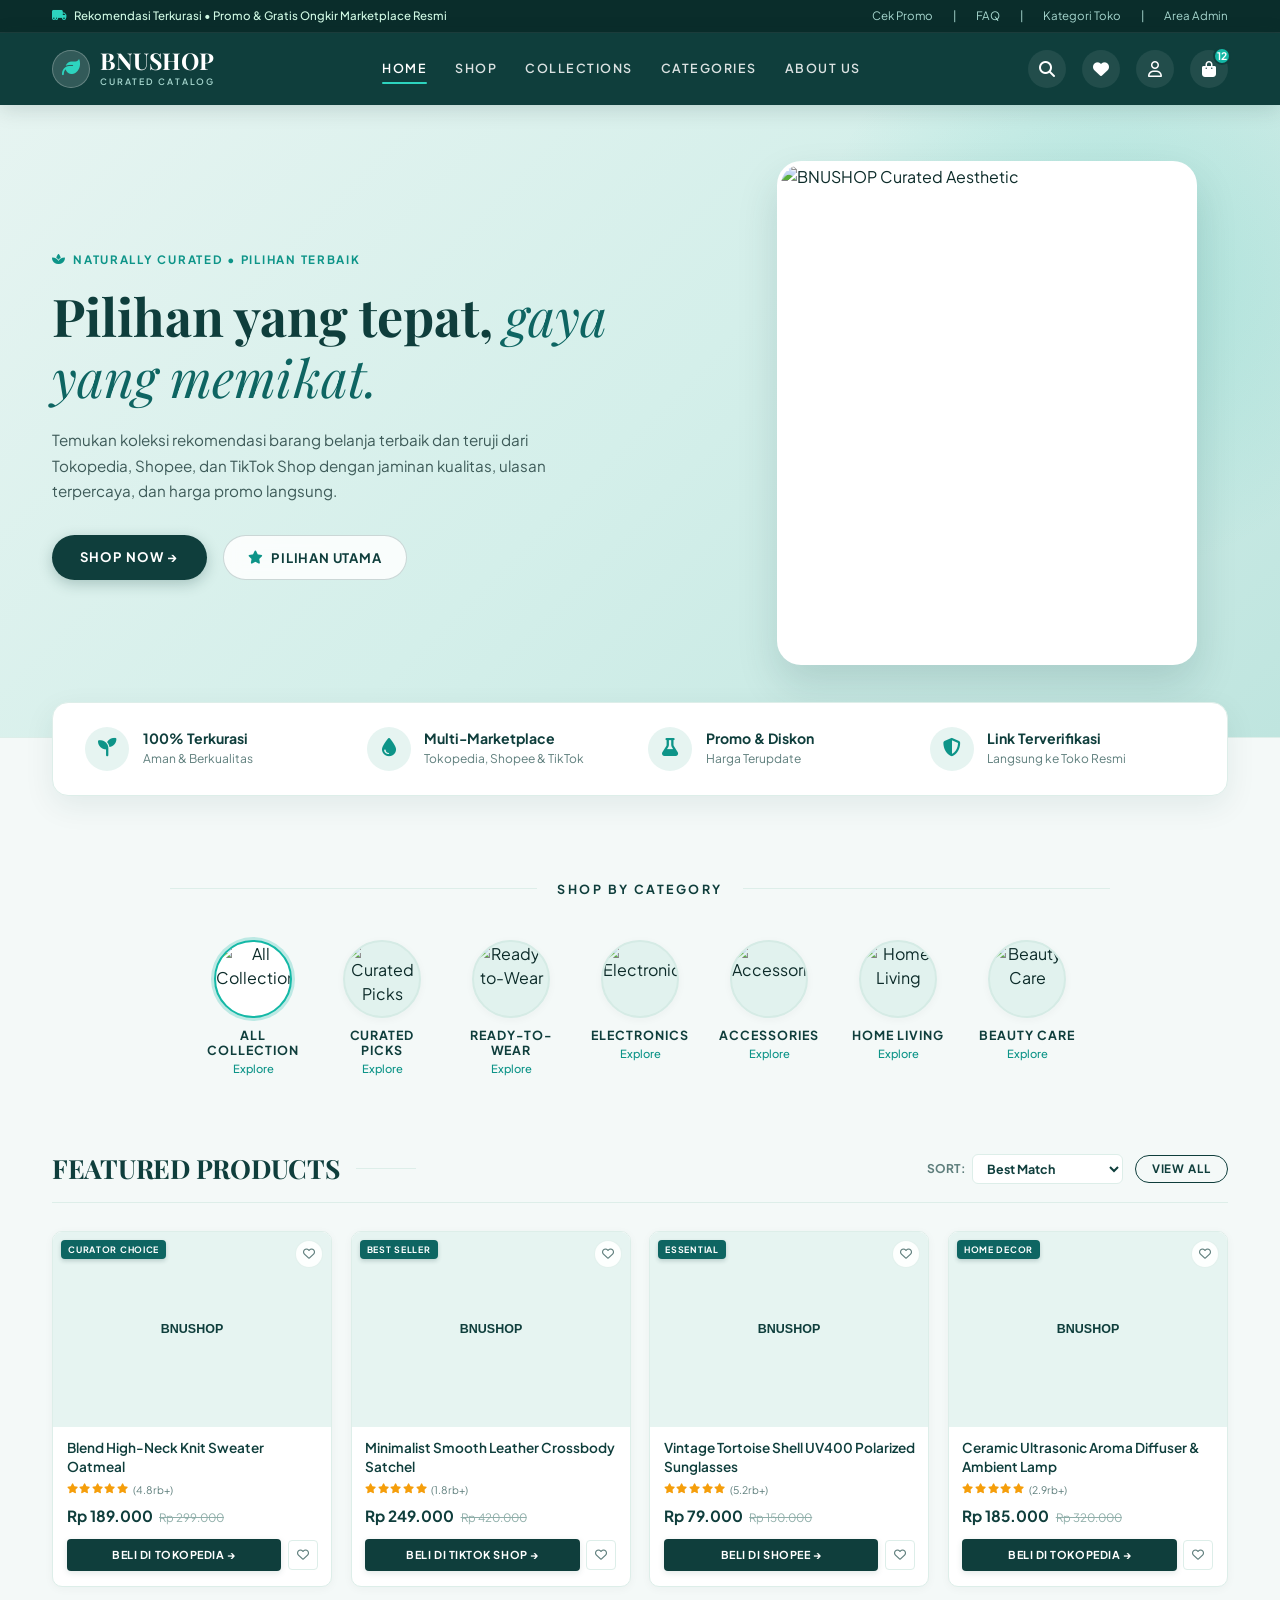
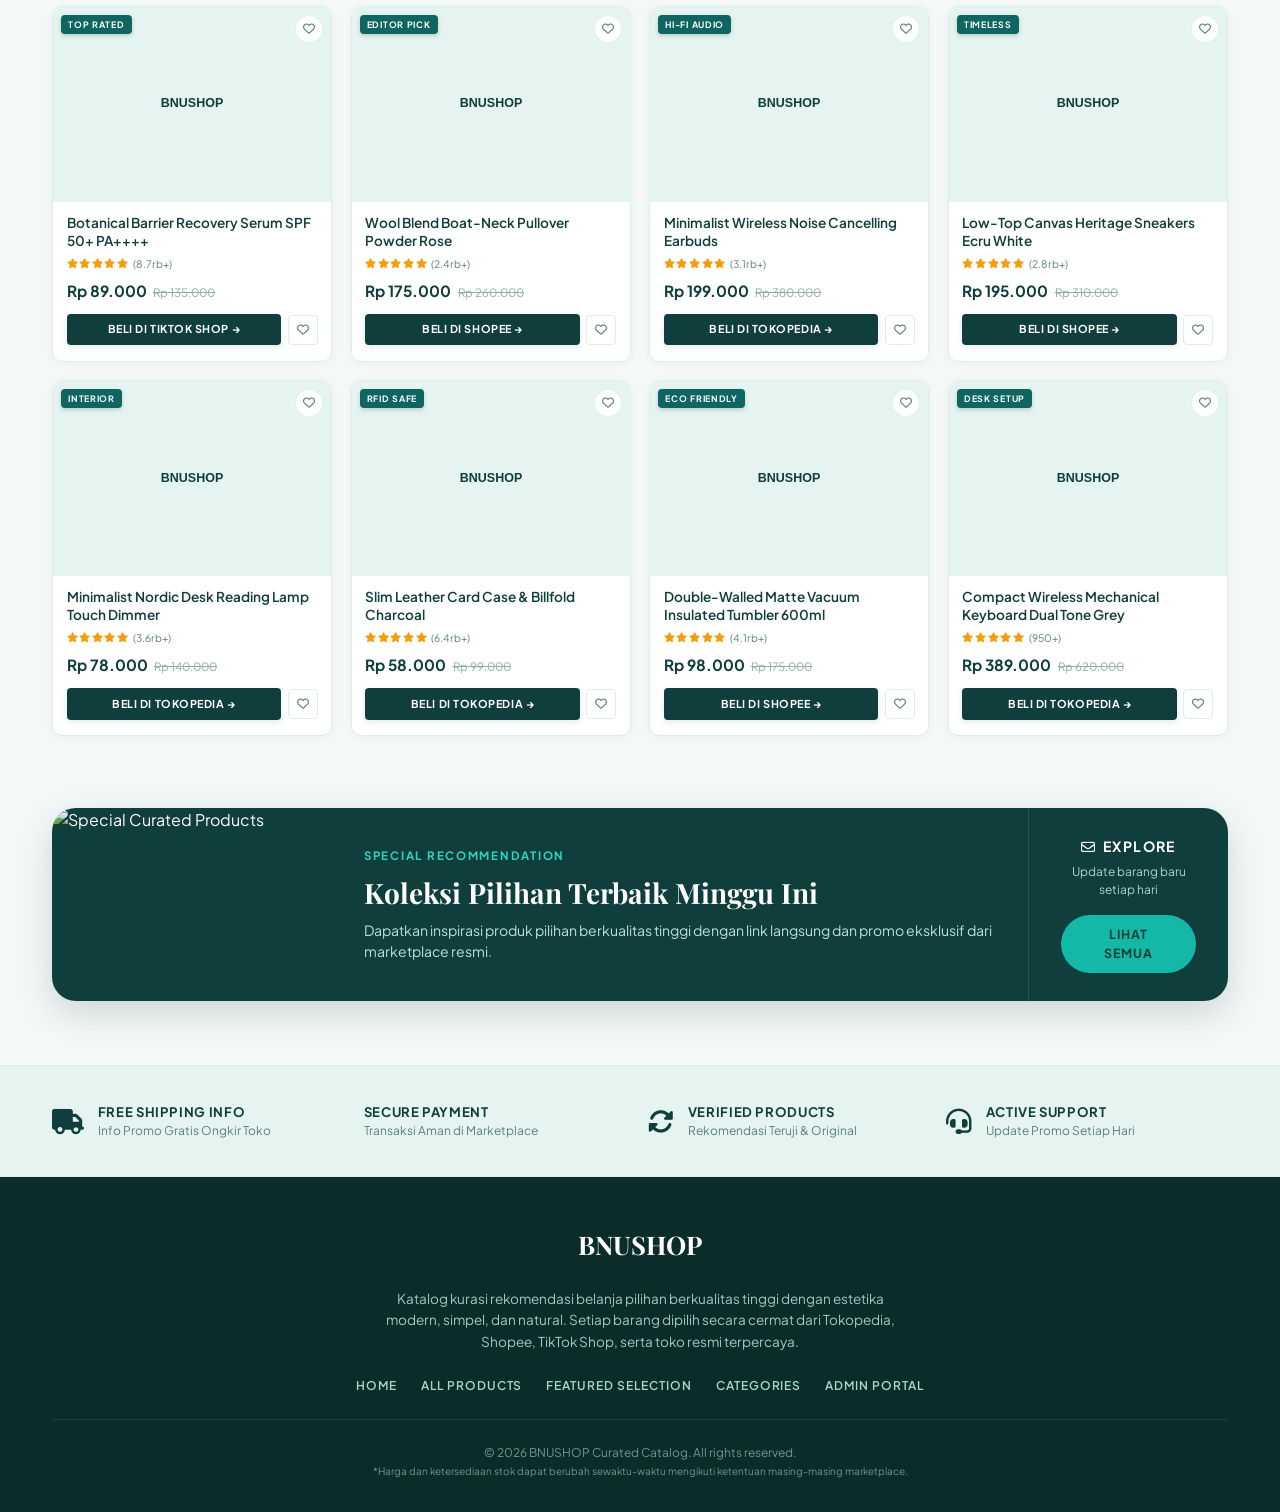
==== commit 8411d9ae: "feat: Transform website into a native mobile web app experience" ====
--- a/index.html
+++ b/index.html
@@ -2,12 +2,16 @@
 <html lang="id">
 <head>
   <meta charset="UTF-8">
-  <meta name="viewport" content="width=device-width, initial-scale=1.0">
+  <meta name="viewport" content="width=device-width, initial-scale=1.0, maximum-scale=5.0, viewport-fit=cover">
   <title>BNUSHOP | Curated Shopping & Lifestyle Catalog</title>
   
-  <!-- SEO Meta Tags -->
+  <!-- SEO & Mobile App Meta Tags -->
   <meta name="description" content="Temukan kurasi rekomendasi barang belanja terbaik dan teruji dari Tokopedia, Shopee, dan TikTok Shop dengan desain modern, simpel, dan elegan.">
   <meta name="theme-color" content="#0F3E3C">
+  <meta name="apple-mobile-web-app-capable" content="yes">
+  <meta name="apple-mobile-web-app-status-bar-style" content="black-translucent">
+  <meta name="mobile-web-app-capable" content="yes">
+  <link rel="manifest" href="manifest.json">
   
   <!-- Google Fonts: Playfair Display & Plus Jakarta Sans -->
   <link rel="preconnect" href="https://fonts.googleapis.com">
@@ -75,11 +79,16 @@
           <i class="fas fa-search"></i>
         </button>
 
+        <button type="button" class="btn-header-icon" title="Produk Favorit" onclick="app.showWishlist()">
+          <i class="fas fa-heart"></i>
+          <span class="bag-count" id="headerWishlistCount">0</span>
+        </button>
+
         <a href="admin.html" class="btn-header-icon" title="Login Pemilik / Admin">
           <i class="far fa-user"></i>
         </a>
 
-        <div class="btn-header-icon" title="Total Koleksi Produk">
+        <div class="btn-header-icon" title="Total Koleksi Produk" onclick="app.resetFilters(); document.getElementById('featuredSection').scrollIntoView({behavior: 'smooth'});">
           <i class="fas fa-shopping-bag"></i>
           <span class="bag-count" id="headerBagCount">0</span>
         </div>
@@ -362,25 +371,32 @@
   </footer>
 
   <!-- ==========================================================================
-       10. MOBILE BOTTOM NAVIGATION
-       ========================================================================== -->
-  <nav class="mobile-nav-bar">
-    <button type="button" class="nav-item active" onclick="app.resetFilters(); window.scrollTo({top: 0, behavior: 'smooth'});">
+       10. MOBILE BOTTOM NAVIGATION (NATIVE APP EXPERIENCE)
+       ========================================================================== -->
+  <nav class="mobile-nav-bar" id="mobileNavBar">
+    <button type="button" class="nav-item active" id="navItemHome" onclick="app.resetFilters(); window.scrollTo({top: 0, behavior: 'smooth'});">
       <i class="fas fa-home"></i>
-      <span>HOME</span>
+      <span>BERANDA</span>
     </button>
-    <button type="button" class="nav-item" onclick="app.setCategory('featured'); document.getElementById('featuredSection').scrollIntoView({behavior: 'smooth'});">
-      <i class="fas fa-star"></i>
-      <span>FEATURED</span>
+    <button type="button" class="nav-item" id="navItemCategory" onclick="app.scrollToSection('categoriesSection');">
+      <i class="fas fa-th-large"></i>
+      <span>KATEGORI</span>
     </button>
-    <button type="button" class="nav-item" onclick="document.getElementById('categoriesSection').scrollIntoView({behavior: 'smooth'});">
-      <i class="fas fa-th-large"></i>
-      <span>CATEGORY</span>
+    <button type="button" class="nav-item" id="navItemWishlist" onclick="app.showWishlist();">
+      <div class="nav-icon-badge-box">
+        <i class="fas fa-heart"></i>
+        <span class="nav-badge-count" id="mobileWishlistCount">0</span>
+      </div>
+      <span>FAVORIT</span>
     </button>
-    <button type="button" class="nav-item" onclick="app.toggleSearchDrawer(true);">
+    <button type="button" class="nav-item" id="navItemSearch" onclick="app.toggleSearchDrawer(true);">
       <i class="fas fa-search"></i>
-      <span>SEARCH</span>
+      <span>CARI</span>
     </button>
+    <a href="admin.html" class="nav-item" id="navItemAdmin">
+      <i class="far fa-user"></i>
+      <span>ADMIN</span>
+    </a>
   </nav>
 
   <!-- ==========================================================================
--- a/css/style.css
+++ b/css/style.css
@@ -770,34 +770,34 @@
   color: #FFFFFF;
 }
 
-/* Products Grid */
+/* Products Grid (Lebih Compact & Proporsional) */
 .products-grid {
   display: grid;
   grid-template-columns: repeat(2, 1fr);
-  gap: 1rem;
-}
-
-@media (min-width: 680px) {
+  gap: 0.85rem;
+}
+
+@media (min-width: 640px) {
   .products-grid {
     grid-template-columns: repeat(3, 1fr);
-    gap: 1.5rem;
-  }
-}
-
-@media (min-width: 1040px) {
+    gap: 1rem;
+  }
+}
+
+@media (min-width: 1024px) {
   .products-grid {
     grid-template-columns: repeat(4, 1fr);
-    gap: 1.75rem;
-  }
-}
-
-/* Single Product Card */
+    gap: 1.15rem;
+  }
+}
+
+/* Single Product Card (Sleek, Compact, & High-End) */
 .product-card {
   background: #FFFFFF;
   border: 1px solid var(--border-color);
-  border-radius: var(--radius-lg);
+  border-radius: var(--radius-md);
   overflow: hidden;
-  box-shadow: var(--shadow-card);
+  box-shadow: 0 2px 10px rgba(15, 62, 60, 0.04);
   display: flex;
   flex-direction: column;
   transition: var(--transition);
@@ -805,47 +805,62 @@
 }
 
 .product-card:hover {
-  transform: translateY(-4px);
-  border-color: rgba(20, 184, 166, 0.4);
-  box-shadow: var(--shadow-hover);
-}
-
-/* Product Card Photo Box */
+  transform: translateY(-3px);
+  border-color: rgba(20, 184, 166, 0.45);
+  box-shadow: 0 10px 24px rgba(15, 62, 60, 0.1);
+}
+
+/* Product Card Photo Box (Diperkecil Agar Proporsional & Elegan) */
 .card-img-wrapper {
   position: relative;
   width: 100%;
-  aspect-ratio: 1 / 1.05;
+  height: 155px; /* Compact mobile height */
   background: var(--bg-card-img);
   overflow: hidden;
   cursor: pointer;
+  display: flex;
+  align-items: center;
+  justify-content: center;
+}
+
+@media (min-width: 640px) {
+  .card-img-wrapper {
+    height: 180px;
+  }
+}
+
+@media (min-width: 1024px) {
+  .card-img-wrapper {
+    height: 195px; /* Compact desktop height */
+  }
 }
 
 .card-img {
   width: 100%;
   height: 100%;
   object-fit: cover;
-  transition: transform 0.45s ease;
+  transition: transform 0.4s ease;
 }
 
 .product-card:hover .card-img {
-  transform: scale(1.05);
-}
-
-/* Card Badges (Teal Pill in Top Left) */
+  transform: scale(1.04);
+}
+
+/* Card Badges (Micro Pill Sleek) */
 .badge-status {
   position: absolute;
-  top: 10px;
-  left: 10px;
+  top: 8px;
+  left: 8px;
   background: var(--teal-primary);
   color: #FFFFFF;
-  font-size: 0.62rem;
+  font-size: 0.55rem;
   font-weight: 700;
   letter-spacing: 0.08em;
   text-transform: uppercase;
-  padding: 0.25rem 0.55rem;
+  padding: 0.18rem 0.45rem;
   border-radius: var(--radius-xs);
   z-index: 2;
-  box-shadow: 0 2px 6px rgba(15, 62, 60, 0.25);
+  box-shadow: 0 2px 4px rgba(15, 62, 60, 0.2);
 }
 
 .badge-status.badge-sale {
@@ -855,11 +870,11 @@
 /* Card Wishlist Heart Button in Top Right */
 .btn-card-wishlist {
   position: absolute;
-  top: 10px;
-  right: 10px;
-  width: 32px;
-  height: 32px;
-  background: rgba(255, 255, 255, 0.9);
+  top: 8px;
+  right: 8px;
+  width: 28px;
+  height: 28px;
+  background: rgba(255, 255, 255, 0.92);
   backdrop-filter: blur(4px);
   border-radius: 50%;
   display: flex;
@@ -868,7 +883,8 @@
   color: var(--text-muted);
   cursor: pointer;
   z-index: 2;
-  border: 1px solid var(--border-subtle);
+  border: 1px solid rgba(221, 238, 233, 0.8);
+  font-size: 0.75rem;
   transition: var(--transition);
 }
 
@@ -878,20 +894,20 @@
   transform: scale(1.1);
 }
 
-/* Card Body */
+/* Card Body (Tighter, Clean & Professional Spacing) */
 .card-body {
-  padding: 1rem 1rem 1.15rem;
+  padding: 0.75rem 0.85rem 0.95rem;
   display: flex;
   flex-direction: column;
   flex: 1;
 }
 
 .card-title {
-  font-size: 0.92rem;
-  font-weight: 700;
+  font-size: 0.82rem;
+  font-weight: 600;
   line-height: 1.35;
   color: var(--teal-primary);
-  margin-bottom: 0.4rem;
+  margin-bottom: 0.35rem;
   display: -webkit-box;
   -webkit-line-clamp: 2;
   -webkit-box-orient: vertical;
@@ -900,6 +916,12 @@
   transition: color 0.2s ease;
 }
 
+@media (min-width: 640px) {
+  .card-title {
+    font-size: 0.85rem;
+  }
+}
+
 .card-title:hover {
   color: var(--teal-accent-dark);
 }
@@ -908,19 +930,19 @@
 .card-rating-row {
   display: flex;
   align-items: center;
-  gap: 0.35rem;
-  margin-bottom: 0.6rem;
+  gap: 0.3rem;
+  margin-bottom: 0.45rem;
 }
 
 .stars-list {
   color: var(--star-gold);
-  font-size: 0.72rem;
+  font-size: 0.62rem;
   display: flex;
   gap: 0.1rem;
 }
 
 .reviews-count {
-  font-size: 0.72rem;
+  font-size: 0.65rem;
   color: var(--text-muted);
 }
 
@@ -928,19 +950,25 @@
 .card-price-row {
   display: flex;
   align-items: baseline;
-  gap: 0.5rem;
-  margin-bottom: 1rem;
+  gap: 0.4rem;
+  margin-bottom: 0.75rem;
   margin-top: auto;
 }
 
 .price-main {
-  font-size: 1.05rem;
-  font-weight: 800;
-  color: var(--teal-primary);
+  font-size: 0.92rem;
+  font-weight: 700;
+  color: var(--teal-primary);
+}
+
+@media (min-width: 640px) {
+  .price-main {
+    font-size: 0.96rem;
+  }
 }
 
 .price-discounted {
-  font-size: 0.8rem;
+  font-size: 0.72rem;
   color: var(--text-light);
   text-decoration: line-through;
 }
@@ -949,25 +977,25 @@
 .card-action-row {
   display: flex;
   align-items: center;
-  gap: 0.5rem;
+  gap: 0.4rem;
 }
 
 .btn-add-cart {
   flex: 1;
   background: var(--teal-primary);
   color: #FFFFFF;
-  padding: 0.65rem 0.75rem;
+  padding: 0.48rem 0.65rem;
   border-radius: var(--radius-xs);
-  font-size: 0.75rem;
-  font-weight: 700;
-  letter-spacing: 0.06em;
+  font-size: 0.68rem;
+  font-weight: 700;
+  letter-spacing: 0.05em;
   text-transform: uppercase;
   display: flex;
   align-items: center;
   justify-content: center;
-  gap: 0.4rem;
+  gap: 0.35rem;
   transition: var(--transition);
-  box-shadow: 0 2px 8px rgba(15, 62, 60, 0.15);
+  box-shadow: 0 2px 6px rgba(15, 62, 60, 0.12);
   text-decoration: none;
 }
 
@@ -978,8 +1006,8 @@
 }
 
 .btn-heart-action {
-  width: 36px;
-  height: 36px;
+  width: 30px;
+  height: 30px;
   border: 1px solid var(--border-color);
   border-radius: var(--radius-xs);
   display: flex;
@@ -987,6 +1015,7 @@
   justify-content: center;
   color: var(--text-muted);
   cursor: pointer;
+  font-size: 0.75rem;
   transition: var(--transition);
 }
 
@@ -1508,21 +1537,24 @@
 }
 
 /* ==========================================================================
-   MOBILE BOTTOM NAVIGATION BAR
+   MOBILE BOTTOM NAVIGATION BAR (NATIVE APP EXPERIENCE)
    ========================================================================== */
 .mobile-nav-bar {
   position: fixed;
   bottom: 0;
   left: 0;
   right: 0;
-  height: 60px;
-  background: #FFFFFF;
-  border-top: 1px solid var(--border-color);
+  height: calc(58px + env(safe-area-inset-bottom, 0px));
+  padding-bottom: env(safe-area-inset-bottom, 0px);
+  background: rgba(255, 255, 255, 0.94);
+  backdrop-filter: blur(14px);
+  -webkit-backdrop-filter: blur(14px);
+  border-top: 1px solid rgba(15, 62, 60, 0.1);
   display: flex;
   align-items: center;
   justify-content: space-around;
-  z-index: 45;
-  box-shadow: 0 -4px 15px rgba(15, 62, 60, 0.06);
+  z-index: 90;
+  box-shadow: 0 -4px 20px rgba(15, 62, 60, 0.08);
 }
 
 @media (min-width: 768px) {
@@ -1532,25 +1564,387 @@
 }
 
 .nav-item {
+  position: relative;
   display: flex;
   flex-direction: column;
   align-items: center;
   justify-content: center;
   gap: 0.2rem;
-  color: var(--text-muted);
-  font-size: 0.65rem;
-  font-weight: 700;
-  letter-spacing: 0.05em;
+  color: #64748B;
+  font-size: 0.62rem;
+  font-weight: 700;
+  letter-spacing: 0.04em;
   cursor: pointer;
   background: none;
-  padding: 0.35rem 0.75rem;
-  transition: var(--transition);
+  border: none;
+  padding: 0.35rem 0.65rem;
+  transition: all 0.2s ease;
+  text-decoration: none;
+  -webkit-tap-highlight-color: transparent;
+  flex: 1;
+  max-width: 80px;
+}
+
+.nav-item:active {
+  transform: scale(0.92);
 }
 
 .nav-item i {
-  font-size: 1.1rem;
+  font-size: 1.15rem;
+  transition: transform 0.2s ease;
 }
 
 .nav-item.active {
   color: var(--teal-primary);
 }
+
+.nav-item.active i {
+  transform: translateY(-1px);
+}
+
+.nav-icon-badge-box {
+  position: relative;
+  display: inline-flex;
+}
+
+.nav-badge-count {
+  position: absolute;
+  top: -4px;
+  right: -8px;
+  background: #E11D48;
+  color: #FFFFFF;
+  font-size: 0.58rem;
+  font-weight: 800;
+  min-width: 16px;
+  height: 16px;
+  border-radius: 8px;
+  display: none;
+  align-items: center;
+  justify-content: center;
+  padding: 0 3px;
+  border: 1.5px solid #FFFFFF;
+}
+
+/* ==========================================================================
+   ADVANCED MOBILE WEB APP OPTIMIZATIONS
+   ========================================================================== */
+@media (max-width: 768px) {
+  body {
+    padding-bottom: calc(68px + env(safe-area-inset-bottom, 0px));
+  }
+
+  .container {
+    padding: 0 1rem;
+  }
+
+  /* Header adjustments */
+  .header-content {
+    height: 56px;
+  }
+
+  .brand-icon-circle {
+    width: 32px;
+    height: 32px;
+    font-size: 0.95rem;
+  }
+
+  .brand-title {
+    font-size: 1.25rem;
+  }
+
+  .brand-subtitle {
+    font-size: 0.5rem;
+    letter-spacing: 0.15em;
+  }
+
+  .btn-header-icon {
+    width: 34px;
+    height: 34px;
+    font-size: 0.85rem;
+  }
+
+  /* Hero Section */
+  .hero-section {
+    padding: 2rem 0 2.25rem;
+  }
+
+  .hero-grid {
+    gap: 1.5rem;
+  }
+
+  .hero-title {
+    font-size: 1.85rem;
+    line-height: 1.22;
+    margin-bottom: 0.85rem;
+  }
+
+  .hero-desc {
+    font-size: 0.88rem;
+    line-height: 1.55;
+    margin-bottom: 1.25rem;
+  }
+
+  .hero-buttons {
+    gap: 0.65rem;
+  }
+
+  .btn-hero-primary,
+  .btn-hero-secondary {
+    padding: 0.7rem 1.25rem;
+    font-size: 0.78rem;
+  }
+
+  .hero-visual-card {
+    max-width: 100%;
+  }
+
+  .hero-img-frame {
+    aspect-ratio: 16 / 9;
+    max-height: 220px;
+    border-radius: var(--radius-md);
+  }
+
+  /* Shop By Category Horizontal Touch Slider */
+  .section-divider-title {
+    margin-bottom: 1.25rem;
+  }
+
+  .category-circles-grid {
+    justify-content: flex-start;
+    gap: 0.75rem;
+    padding: 0.35rem 0.25rem 0.75rem;
+    -webkit-overflow-scrolling: touch;
+    scroll-snap-type: x proximity;
+  }
+
+  .cat-circle-card {
+    width: 74px;
+    scroll-snap-align: start;
+  }
+
+  .cat-circle-frame {
+    width: 58px;
+    height: 58px;
+    margin-bottom: 0.35rem;
+  }
+
+  .cat-circle-name {
+    font-size: 0.68rem;
+    line-height: 1.15;
+  }
+
+  .cat-circle-explore {
+    display: none;
+  }
+
+  /* Special Offer Banner */
+  .special-offer-section {
+    padding-bottom: 2.75rem;
+  }
+
+  .offer-img-box {
+    height: 150px;
+  }
+
+  .offer-content-box {
+    padding: 1.25rem 1.25rem 0.75rem;
+  }
+
+  .offer-title {
+    font-size: 1.35rem;
+  }
+
+  .offer-desc {
+    font-size: 0.82rem;
+  }
+
+  .offer-action-box {
+    padding: 0.75rem 1.25rem 1.5rem;
+    border-left: none;
+    border-top: 1px solid rgba(255, 255, 255, 0.1);
+    width: 100%;
+  }
+
+  .btn-offer-join {
+    width: 100%;
+    display: block;
+    text-align: center;
+  }
+
+  /* Trust Badges */
+  .trust-badges-bar {
+    padding: 1.5rem 0;
+  }
+
+  .trust-badges-grid {
+    gap: 1rem;
+  }
+
+  .trust-icon {
+    font-size: 1.3rem;
+  }
+
+  .trust-title {
+    font-size: 0.75rem;
+  }
+
+  .trust-sub {
+    font-size: 0.68rem;
+  }
+
+  /* Footer */
+  .site-footer {
+    padding: 2.25rem 0 1.5rem;
+  }
+
+  .footer-desc {
+    font-size: 0.8rem;
+  }
+
+  .footer-links {
+    gap: 1rem;
+    font-size: 0.72rem;
+  }
+}
+
+@media (max-width: 640px) {
+  /* Top Bar */
+  .top-bar {
+    padding: 0.35rem 0.5rem;
+  }
+
+  .top-bar-left {
+    font-size: 0.65rem;
+    justify-content: center;
+    width: 100%;
+  }
+
+  /* Floating Features */
+  .floating-features-section {
+    margin-top: -1.25rem;
+    padding-bottom: 1.75rem;
+  }
+
+  .features-card {
+    padding: 0.85rem 1rem;
+    gap: 0.85rem;
+    border-radius: var(--radius-md);
+  }
+
+  .feature-item {
+    gap: 0.6rem;
+  }
+
+  .feature-icon-circle {
+    width: 36px;
+    height: 36px;
+    font-size: 0.95rem;
+  }
+
+  .feature-text-title {
+    font-size: 0.78rem;
+  }
+
+  .feature-text-sub {
+    font-size: 0.65rem;
+  }
+
+  /* Featured Products Header */
+  .featured-header-row {
+    flex-direction: column;
+    align-items: stretch;
+    gap: 0.75rem;
+    margin-bottom: 1.25rem;
+    padding-bottom: 0.65rem;
+  }
+
+  .featured-header-row > div:last-child {
+    display: flex;
+    justify-content: space-between;
+    width: 100%;
+  }
+
+  .featured-main-title {
+    font-size: 1.35rem;
+  }
+
+  .featured-section {
+    padding-bottom: 3rem;
+  }
+
+  /* Detail Modal as Mobile Bottom Sheet */
+  .modal-overlay {
+    align-items: flex-end;
+    padding: 0;
+  }
+
+  .modal-container {
+    width: 100%;
+    max-width: 100%;
+    border-radius: 22px 22px 0 0;
+    max-height: 88vh;
+    border-bottom: none;
+    transform: translateY(100%);
+    transition: transform 0.32s cubic-bezier(0.16, 1, 0.3, 1);
+    padding-top: 1.25rem;
+  }
+
+  .modal-overlay.active .modal-container {
+    transform: translateY(0);
+  }
+
+  .modal-container::before {
+    content: '';
+    width: 44px;
+    height: 5px;
+    background: #CBD5E1;
+    border-radius: 4px;
+    position: absolute;
+    top: 8px;
+    left: 50%;
+    transform: translateX(-50%);
+    z-index: 15;
+  }
+
+  .modal-close-btn {
+    top: 10px;
+    right: 12px;
+    width: 32px;
+    height: 32px;
+    font-size: 0.85rem;
+  }
+
+  .modal-content-scroll {
+    padding: 0.75rem 1.15rem 1.25rem;
+  }
+
+  .modal-img-wrapper {
+    height: 190px;
+    aspect-ratio: auto;
+    border-radius: 12px;
+    margin-bottom: 1rem;
+  }
+
+  .modal-title {
+    font-size: 1.25rem;
+  }
+
+  .modal-price-current {
+    font-size: 1.25rem;
+  }
+
+  .modal-price-box {
+    margin-bottom: 0.85rem;
+    padding-bottom: 0.75rem;
+  }
+
+  .modal-actions {
+    position: sticky;
+    bottom: 0;
+    background: #FFFFFF;
+    padding: 0.75rem 0 0.25rem;
+    border-top: 1px solid var(--border-color);
+    margin-top: 1rem;
+    z-index: 5;
+  }
+}
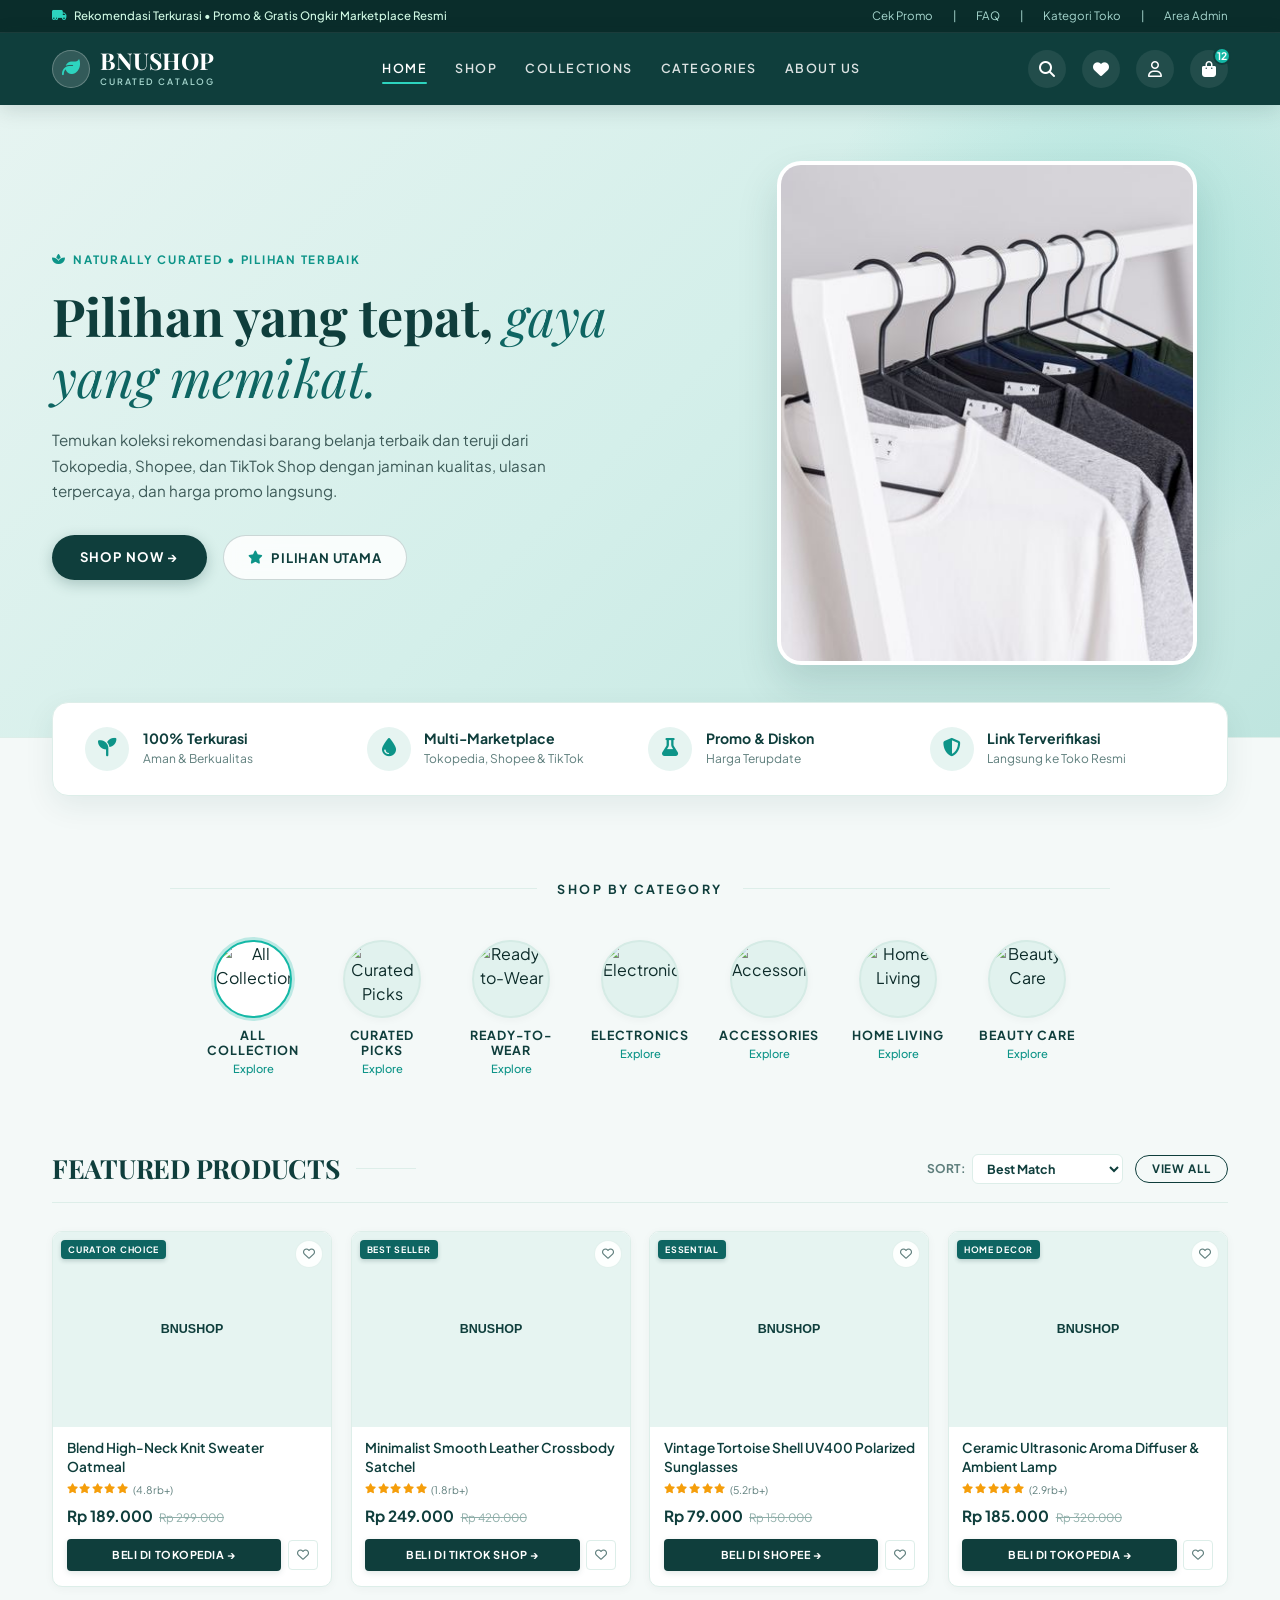
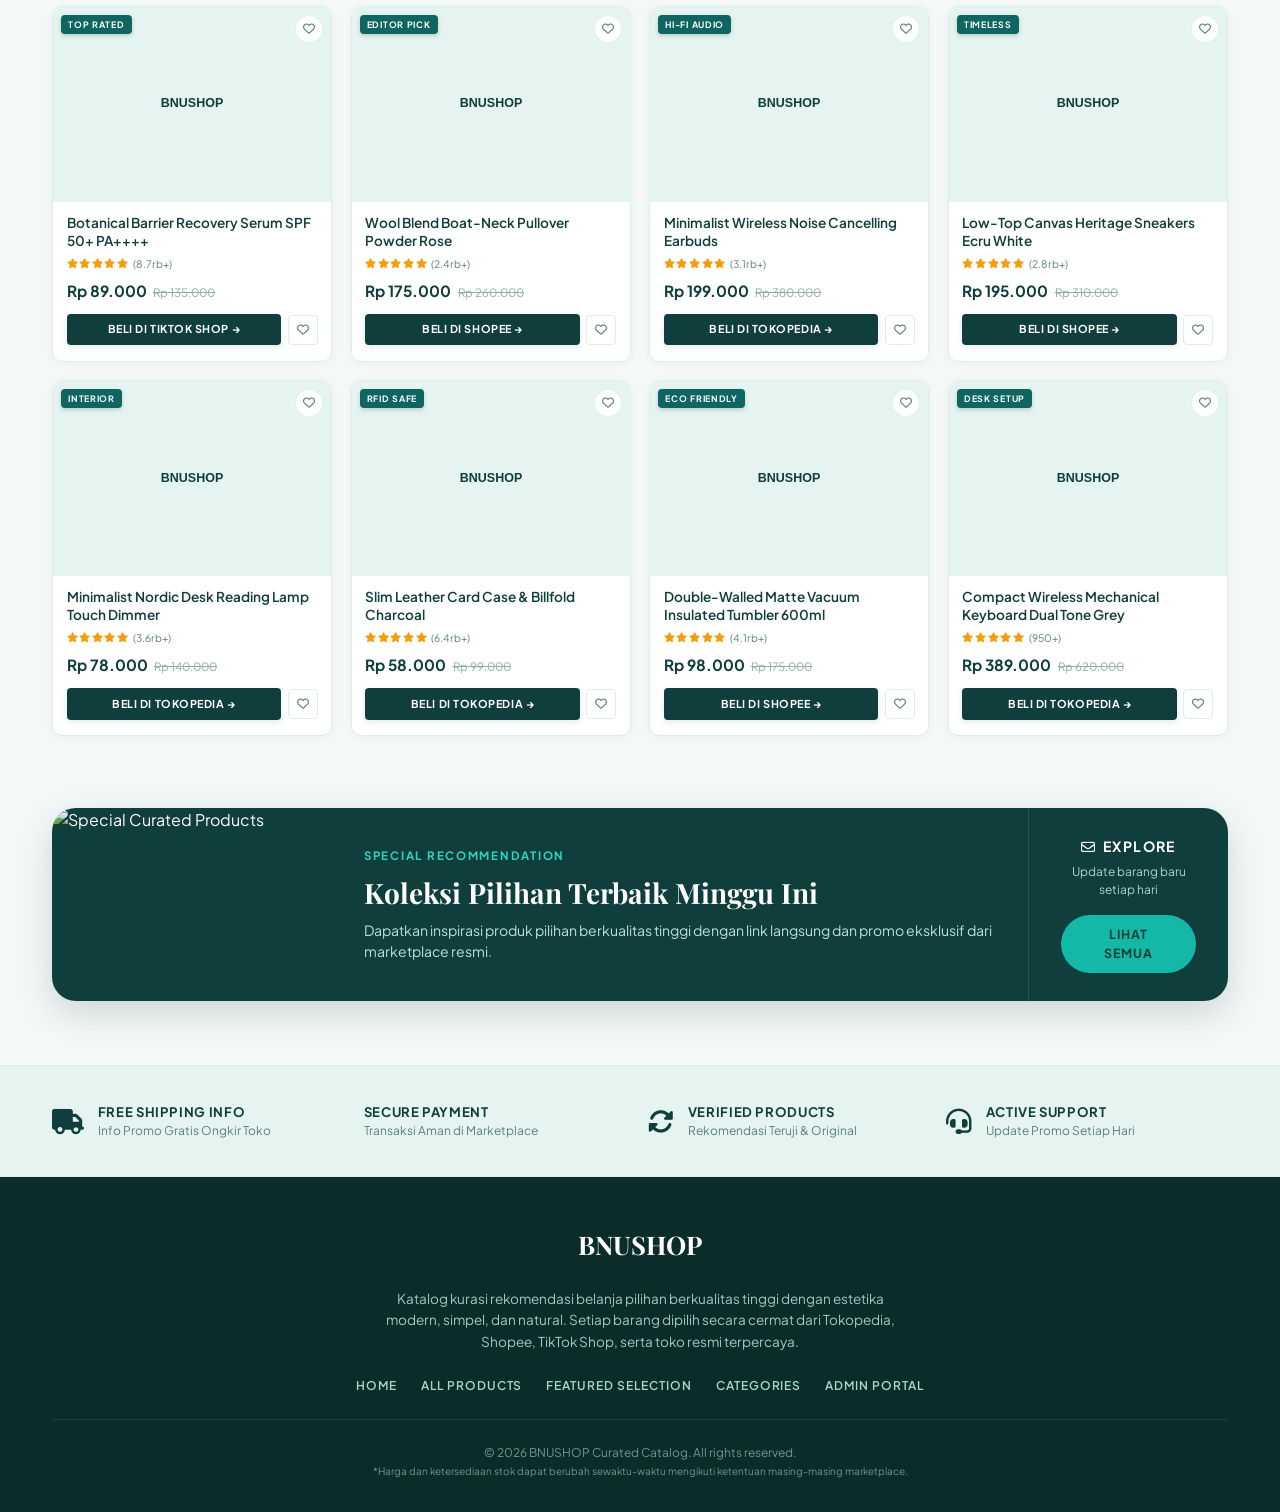
==== commit 00de0149: "feat: Update hero banner image to local project asset" ====
--- a/index.html
+++ b/index.html
@@ -149,7 +149,7 @@
         <div class="hero-visual-card">
           <div class="hero-img-frame">
             <img 
-              src="https://images.unsplash.com/photo-1544005313-94ddf0286df2?auto=format&fit=crop&w=700&q=80" 
+              src="images/hero-banner.jpg" 
               alt="BNUSHOP Curated Aesthetic"
             />
           </div>
